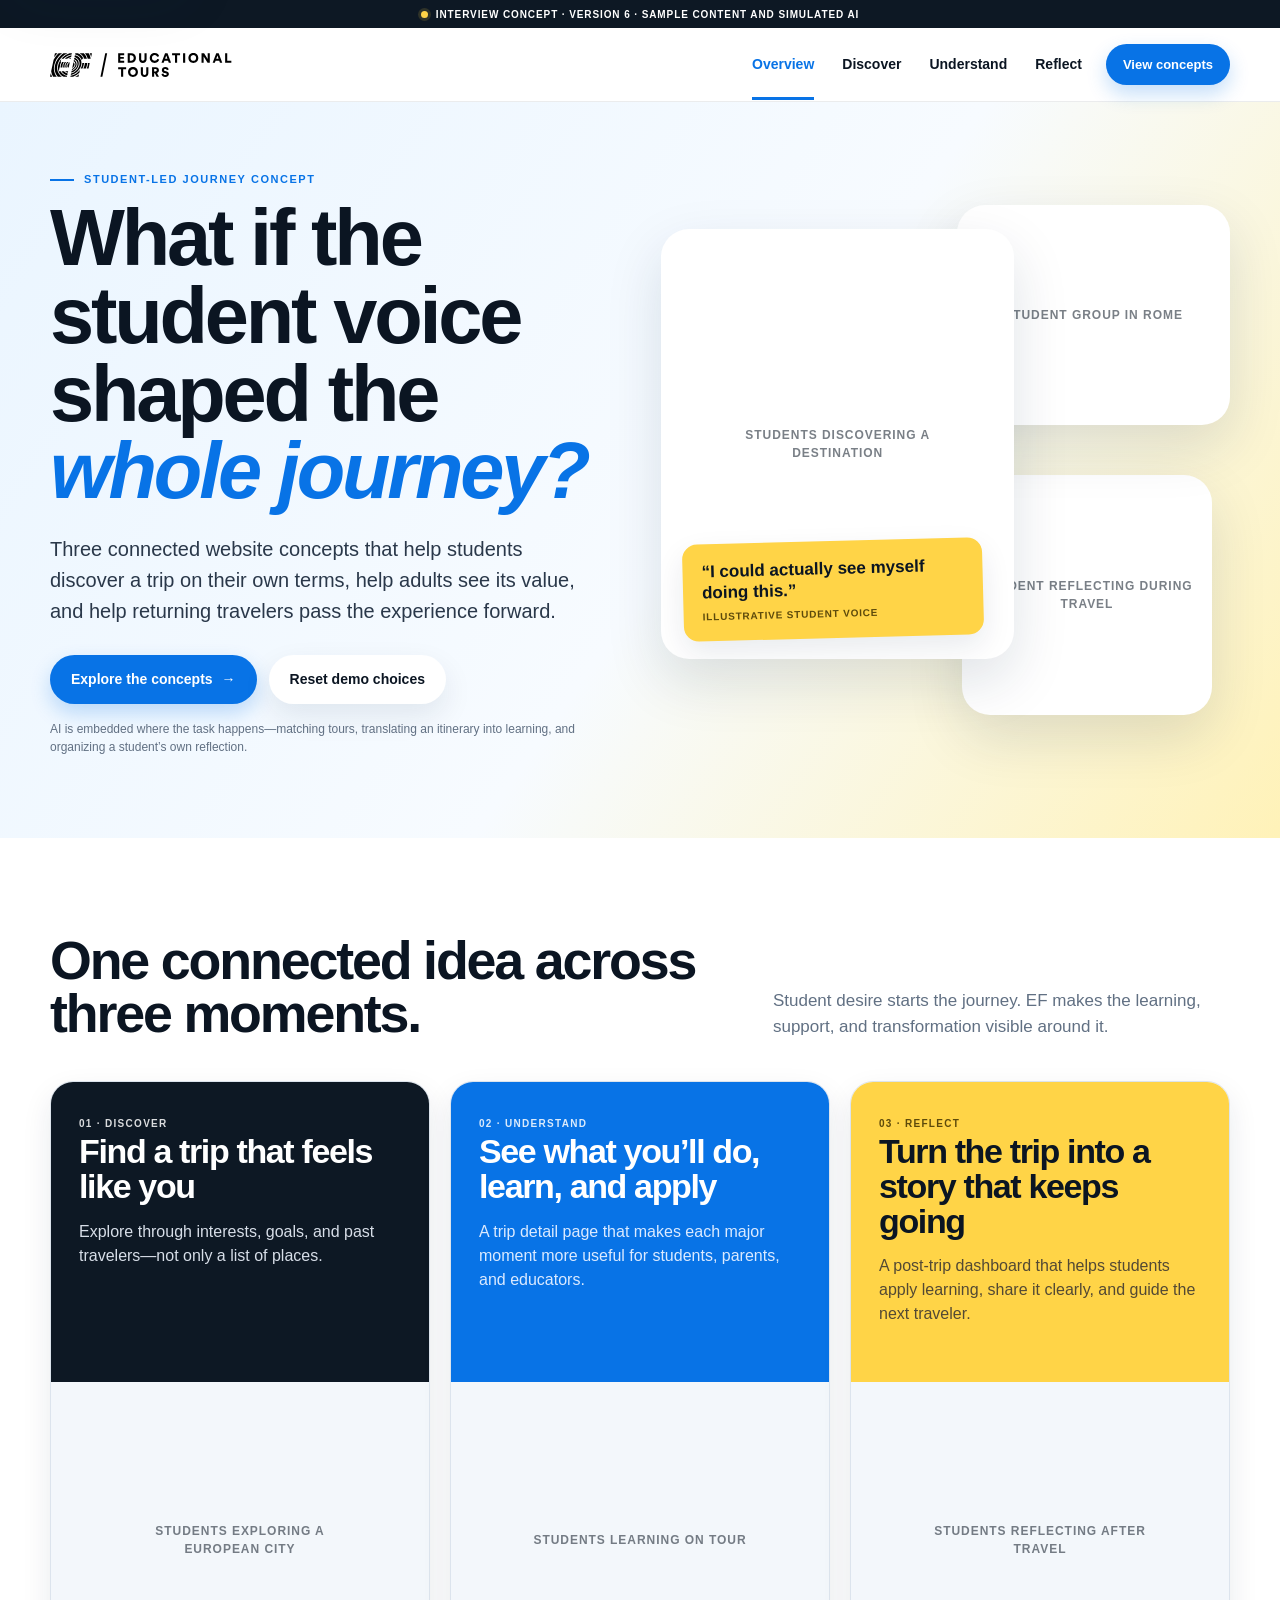
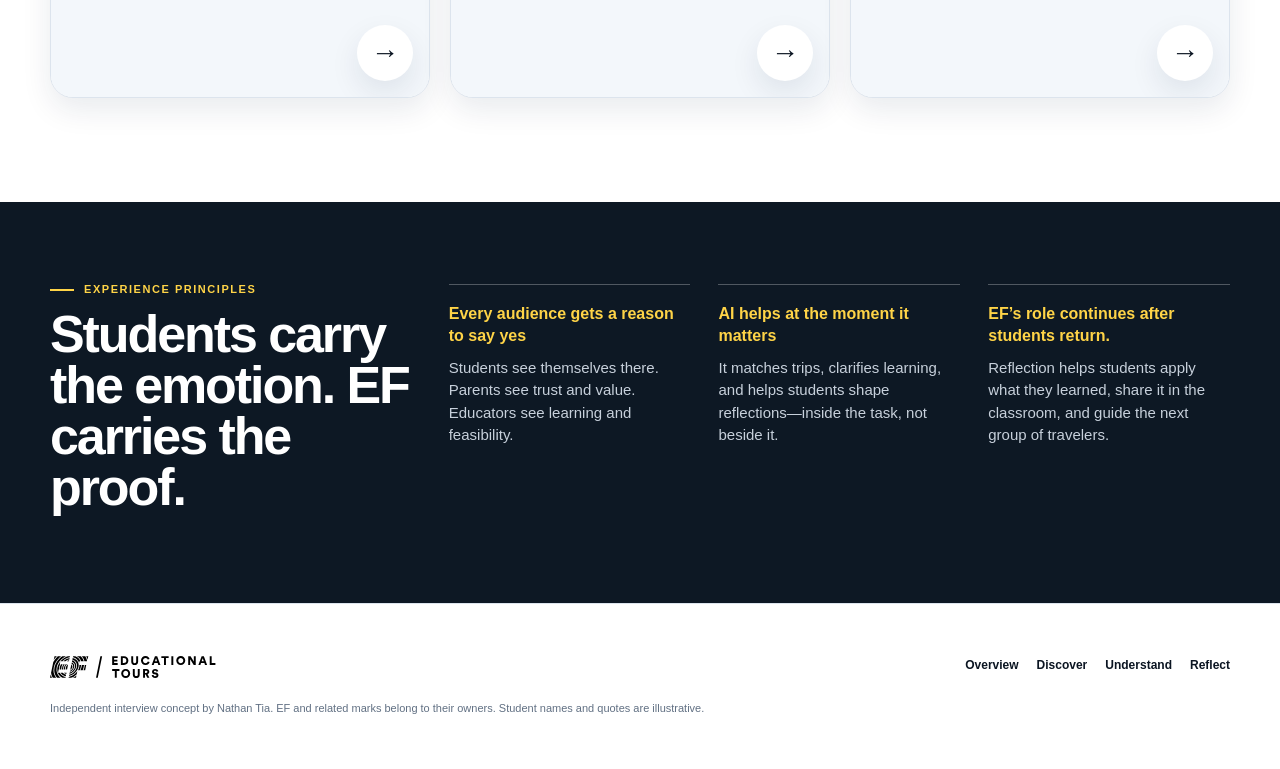
==== index.html @ 8b6a3341 "Initial EF Tours prototype" ====
<!doctype html>
<html lang="en">
<head>
  <meta charset="utf-8">
  <meta name="viewport" content="width=device-width, initial-scale=1">
  <meta name="description" content="EF Educational Tours interview concept: student-led trip discovery, visible learning, and useful post-trip reflection.">
  <title>EF Tours Journey Concepts · Version 6</title>
  <link rel="stylesheet" href="styles.css">
</head>
<body data-page="overview">
  <a class="skip-link" href="#main">Skip to main content</a>
  <div class="prototype-ribbon"><span class="dot"></span> Interview concept · Version 6 · Sample content and simulated AI</div>
  <header class="site-header">
    <div class="header-inner">
      <a class="brand" href="index.html" aria-label="EF Educational Tours concept home">
        <img class="brand-logo" src="ef-logo.svg" alt="EF logo">
      </a>
      <nav class="primary-nav" aria-label="Primary navigation">
        <a href="index.html" aria-current="page">Overview</a>
        <a href="explore.html">Discover</a>
        <a href="trip.html">Understand</a>
        <a href="dashboard.html">Reflect</a>
      </nav>
      <div class="header-actions">
        <a class="btn btn-primary btn-small" href="#concepts">View concepts</a>
        <button class="menu-button" type="button" aria-label="Open navigation" aria-expanded="false"><span></span><span></span><span></span></button>
      </div>
    </div>
  </header>

  <main id="main">
    <section class="wrapper-hero">
      <div class="container wrapper-hero-grid">
        <div>
          <p class="eyebrow">Student-led journey concept</p>
          <h1>What if the student voice shaped the <em>whole journey?</em></h1>
          <p class="lede">Three connected website concepts that help students discover a trip on their own terms, help adults see its value, and help returning travelers pass the experience forward.</p>
          <div class="hero-actions">
            <a class="btn btn-primary" href="#concepts">Explore the concepts <span aria-hidden="true">→</span></a>
            <button class="btn btn-light" type="button" data-reset-profile>Reset demo choices</button>
          </div>
          <p class="small-note">AI is embedded where the task happens—matching tours, translating an itinerary into learning, and organizing a student’s own reflection.</p>
        </div>
        <div class="hero-collage" aria-label="Student-led travel moments collage">
          <figure class="collage-card collage-card-large photo-shell" data-fallback="Students discovering a destination">
            <img loading="eager" data-photo src="https://a.storyblok.com/f/336931/2880x1270/c6263908ac/travel-philosophy-hero-desk.jpg/m/2400x1058/filters%3Ablur%280%29" alt="Students taking a group selfie while traveling with EF">
            <figcaption class="photo-quote photo-quote-dark"><strong>“I could actually see myself doing this.”</strong><span>Illustrative student voice</span></figcaption>
          </figure>
          <figure class="collage-card collage-card-top photo-shell" data-fallback="Student group in Rome">
            <img loading="lazy" data-photo src="https://a-us.storyblok.com/f/1021279/1440x757/25f35d28a8/group-photo.png/m/1600x840/filters%3Aquality%2870%29" alt="Student group on an EF trip in Europe">
          </figure>
          <figure class="collage-card collage-card-bottom photo-shell" data-fallback="Student reflecting during travel">
            <img loading="lazy" data-photo src="https://a.storyblok.com/f/336931/750x691/ef0ade726b/vimy-100-blog-hero-mob.png/m/1200x630/smart/filters%3Aformat%28jpeg%29" alt="Student traveler smiling with classmates">
          </figure>
        </div>
      </div>
    </section>

    <section class="concept-section" id="concepts">
      <div class="container">
        <div class="concept-intro reveal">
          <h2>One connected idea across three moments.</h2>
          <p>Student desire starts the journey. EF makes the learning, support, and transformation visible around it.</p>
        </div>
        <div class="concept-grid concept-grid-v1">
          <a class="concept-card concept-card-v1 is-dark reveal" href="explore.html">
            <div class="concept-band">
              <span class="concept-number">01 · Discover</span>
              <h3>Find a trip that feels like you</h3>
              <p>Explore through interests, goals, and past travelers—not only a list of places.</p>
            </div>
            <div class="concept-photo photo-shell" data-fallback="Students exploring a European city">
              <img loading="lazy" data-photo src="https://a-us.storyblok.com/f/1015795/1172x750/8e72572652/destinations-europe-hub-munich.png" alt="Students exploring a European city with an EF staff member">
              <span class="concept-arrow">→</span>
            </div>
          </a>

          <a class="concept-card concept-card-v1 is-blue reveal" href="trip.html">
            <div class="concept-band">
              <span class="concept-number">02 · Understand</span>
              <h3>See what you’ll do, learn, and apply</h3>
              <p>A trip detail page that makes each major moment more useful for students, parents, and educators.</p>
            </div>
            <div class="concept-photo photo-shell" data-fallback="Students learning on tour">
              <img loading="lazy" data-photo src="https://a.storyblok.com/f/239725/1500x2000/f41bc5ca5e/04_fr_par_gallery_activities_studentssightseeingatarcdetriomphe.png" alt="Students exploring Paris with an EF staff member">
              <span class="concept-arrow">→</span>
            </div>
          </a>

          <a class="concept-card concept-card-v1 is-yellow reveal" href="dashboard.html">
            <div class="concept-band">
              <span class="concept-number">03 · Reflect</span>
              <h3>Turn the trip into a story that keeps going</h3>
              <p>A post-trip dashboard that helps students apply learning, share it clearly, and guide the next traveler.</p>
            </div>
            <div class="concept-photo photo-shell" data-fallback="Students reflecting after travel">
              <img loading="lazy" data-photo src="https://a.storyblok.com/f/336931/750x691/ef0ade726b/vimy-100-blog-hero-mob.png/m/1200x630/smart/filters%3Aformat%28jpeg%29" alt="EF travelers visiting a historic memorial site">
              <span class="concept-arrow">→</span>
            </div>
          </a>
        </div>
      </div>
    </section>

    <section class="principles-band">
      <div class="container principles-grid principles-grid-ordered">
        <div class="reveal">
          <p class="eyebrow light">Experience principles</p>
          <h2>Students carry the emotion. EF carries the proof.</h2>
        </div>
        <div class="principle reveal">
          <strong>Every audience gets a reason to say yes</strong>
          <p>Students see themselves there. Parents see trust and value. Educators see learning and feasibility.</p>
        </div>
        <div class="principle reveal">
          <strong>AI helps at the moment it matters</strong>
          <p>It matches trips, clarifies learning, and helps students shape reflections—inside the task, not beside it.</p>
        </div>
        <div class="principle reveal">
          <strong>EF’s role continues after students return.</strong>
          <p>Reflection helps students apply what they learned, share it in the classroom, and guide the next group of travelers.</p>
        </div>
      </div>
    </section>
  </main>

  <footer class="site-footer">
    <div class="container footer-grid">
      <div>
        <a class="brand" href="index.html" aria-label="Return to concept home"><img class="brand-logo" src="ef-logo.svg" alt="EF logo"></a>
        <p>Independent interview concept by Nathan Tia. EF and related marks belong to their owners. Student names and quotes are illustrative.</p>
      </div>
      <div class="footer-links"><a href="index.html">Overview</a><a href="explore.html">Discover</a><a href="trip.html">Understand</a><a href="dashboard.html">Reflect</a></div>
    </div>
  </footer>
  <div class="toast" role="status" aria-live="polite"></div>
  <script src="app.js"></script>
</body>
</html>
---- styles.css ----
:root{
  --ink:#0b1522;
  --ink-2:#2a384a;
  --muted:#617083;
  --line:#dce4ed;
  --paper:#ffffff;
  --wash:#f3f7fb;
  --cream:#f7f2e9;
  --blue:#0873e6;
  --blue-dark:#0455ad;
  --blue-soft:#eaf4ff;
  --yellow:#ffd447;
  --navy:#0d1824;
  --mint:#b7ead9;
  --coral:#ff806a;
  --shadow:0 22px 56px rgba(16,38,68,.13);
  --shadow-sm:0 12px 30px rgba(16,38,68,.09);
  --radius:24px;
  --radius-sm:15px;
  --container:min(1180px,calc(100% - 48px));
}
*{box-sizing:border-box}
html{scroll-behavior:smooth}
body{margin:0;background:var(--paper);color:var(--ink);font-family:Arial,Helvetica,sans-serif;font-size:16px;line-height:1.5;-webkit-font-smoothing:antialiased}
img{display:block;width:100%;max-width:100%}
a{color:inherit;text-decoration:none}
button,input,textarea,select{font:inherit}
button{color:inherit}
.container{width:var(--container);margin-inline:auto}
.skip-link{position:fixed;left:14px;top:-70px;z-index:1000;background:#fff;color:#000;padding:10px 14px;border-radius:8px;box-shadow:var(--shadow)}
.skip-link:focus{top:14px}
.prototype-ribbon{min-height:28px;display:flex;align-items:center;justify-content:center;gap:8px;padding:6px 16px;background:var(--navy);color:#fff;font-size:10px;font-weight:900;letter-spacing:.09em;text-transform:uppercase;text-align:center}
.prototype-ribbon .dot{width:7px;height:7px;background:var(--yellow);border-radius:50%;box-shadow:0 0 0 3px rgba(255,212,71,.14)}
.site-header{height:74px;background:#fff;border-bottom:1px solid rgba(11,21,34,.08);position:relative;z-index:50}
.header-inner{width:var(--container);height:100%;margin-inline:auto;display:flex;align-items:center;justify-content:space-between;gap:24px}
.brand{display:inline-flex;align-items:center;gap:8px;flex:0 0 auto}
.brand-logo{display:block;height:24px;width:auto;color:var(--ink)}
.site-footer .brand-logo{height:22px}
.primary-nav{display:flex;align-items:center;gap:28px;margin-left:auto}
.primary-nav a{font-size:14px;font-weight:800;padding:25px 0 22px;border-bottom:3px solid transparent}
.primary-nav a:hover,.primary-nav a[aria-current="page"]{color:var(--blue);border-color:var(--blue)}
.header-actions{display:flex;align-items:center;gap:10px}
.menu-button{display:none;background:transparent;border:0;padding:8px;cursor:pointer}
.menu-button span{display:block;width:22px;height:2px;background:var(--ink);margin:4px 0}
.btn{appearance:none;border:1px solid transparent;border-radius:999px;padding:13px 20px;display:inline-flex;align-items:center;justify-content:center;gap:9px;font-weight:900;font-size:14px;cursor:pointer;transition:transform .18s ease,box-shadow .18s ease,background .18s ease,border .18s ease}
.btn:hover{transform:translateY(-1px)}
.btn:focus-visible,.save-button:focus-visible,.prompt-examples button:focus-visible,.moment-card:focus-visible,.use-card:focus-visible{outline:3px solid rgba(8,115,230,.25);outline-offset:3px}
.btn-primary{background:var(--blue);color:#fff;box-shadow:0 9px 20px rgba(8,115,230,.24)}
.btn-primary:hover{background:var(--blue-dark);box-shadow:0 13px 26px rgba(8,115,230,.28)}
.btn-secondary{background:#fff;color:var(--ink);border-color:#cbd6e1}
.btn-secondary:hover{border-color:var(--ink)}
.btn-light{background:#fff;color:var(--ink);box-shadow:var(--shadow-sm)}
.btn-dark{background:var(--navy);color:#fff}
.btn-small{padding:10px 16px;font-size:13px}
.btn-full{width:100%}
.eyebrow{margin:0 0 14px;color:var(--blue);font-size:11px;line-height:1;font-weight:900;letter-spacing:.14em;text-transform:uppercase;display:flex;align-items:center;gap:10px}
.eyebrow::before{content:"";width:24px;height:2px;background:currentColor;flex:0 0 auto}
.eyebrow.light{color:var(--yellow)}
h1,h2,h3,p{margin-top:0}
h1,h2,h3{letter-spacing:-.04em;line-height:.98}
h1{font-size:clamp(48px,6.2vw,84px);margin-bottom:24px}
h2{font-size:clamp(36px,4.2vw,58px);margin-bottom:18px}
h3{font-size:28px;margin-bottom:12px}
.lede{font-size:20px;line-height:1.55;color:var(--ink-2);max-width:670px;margin-bottom:28px}
.small-note{font-size:12px;color:var(--muted);max-width:650px;margin:16px 0 0}
.section{padding:94px 0}
.section-heading{display:grid;grid-template-columns:1.2fr .7fr;gap:70px;align-items:end;margin-bottom:40px}
.section-heading h2{margin-bottom:0}
.section-heading>p{color:var(--muted);font-size:17px;margin:0}
.toast{position:fixed;left:50%;bottom:24px;z-index:100;transform:translate(-50%,25px);opacity:0;pointer-events:none;background:var(--ink);color:#fff;padding:12px 18px;border-radius:999px;font-weight:800;font-size:14px;box-shadow:var(--shadow);transition:.25s ease;white-space:nowrap}
.toast.is-visible{transform:translate(-50%,0);opacity:1}
.reveal{opacity:1;transform:none}
.reveal.is-visible{opacity:1;transform:none}
.photo-shell{position:relative;background:linear-gradient(135deg,#cfe4f4,#f2d987);overflow:hidden}
.photo-shell img{height:100%;object-fit:cover}
.photo-shell.is-fallback{display:grid;place-items:center;min-height:220px}
.photo-shell.is-fallback::after{content:attr(data-fallback);max-width:220px;text-align:center;font-size:12px;font-weight:900;letter-spacing:.08em;text-transform:uppercase;color:rgba(11,21,34,.55)}

/* Wrapper */
.wrapper-hero{padding:72px 0 82px;background:linear-gradient(125deg,#eaf5ff 0%,#f7fbff 55%,#fff2b8 100%);overflow:hidden}
.wrapper-hero-grid{display:grid;grid-template-columns:1fr 1.05fr;gap:70px;align-items:center}
.wrapper-hero h1{max-width:680px}
.wrapper-hero h1 em{color:var(--blue);font-style:italic}
.hero-actions{display:flex;gap:12px;flex-wrap:wrap}
.wrapper-photo{margin:0;position:relative;border-radius:30px;box-shadow:var(--shadow);aspect-ratio:1.28/1;overflow:hidden}
.wrapper-photo img{width:100%;height:100%;object-fit:cover}
.wrapper-photo::before{content:"";position:absolute;inset:0;z-index:1;background:linear-gradient(180deg,rgba(9,24,39,0) 55%,rgba(9,24,39,.24) 100%);pointer-events:none}
.photo-quote{position:absolute;z-index:2;left:22px;bottom:22px;max-width:300px;background:var(--yellow);padding:17px 19px;border-radius:15px;box-shadow:var(--shadow-sm);transform:rotate(-1.5deg)}
.photo-quote strong{display:block;font-size:17px;line-height:1.25}
.photo-quote span{display:block;margin-top:5px;font-size:10px;font-weight:900;text-transform:uppercase;letter-spacing:.08em;color:#5d4a0b}
.concept-section{padding:96px 0 104px}
.concept-intro{display:grid;grid-template-columns:1fr .7fr;gap:70px;align-items:end;margin-bottom:42px}
.concept-intro h2{margin:0;max-width:720px}
.concept-intro p{font-size:17px;color:var(--muted);margin:0}
.concept-grid{display:grid;grid-template-columns:repeat(3,1fr);gap:20px}
.concept-card{border-radius:23px;overflow:hidden;background:#fff;border:1px solid var(--line);box-shadow:var(--shadow-sm);transition:transform .2s ease,box-shadow .2s ease;display:flex;flex-direction:column;min-height:500px}
.concept-card:hover{transform:translateY(-5px);box-shadow:var(--shadow)}
.concept-photo{aspect-ratio:1.35/1;position:relative;overflow:hidden;background:var(--wash)}
.concept-photo img{height:100%;object-fit:cover;transition:transform .45s ease}
.concept-card:hover .concept-photo img{transform:scale(1.025)}
.concept-body{padding:27px 28px 29px;display:flex;flex:1;flex-direction:column}
.concept-number{font-size:10px;font-weight:900;letter-spacing:.13em;text-transform:uppercase;color:var(--blue);margin-bottom:35px}
.concept-card h3{font-size:34px;line-height:1.03;max-width:340px}
.concept-card p{color:var(--muted);max-width:340px;margin-bottom:24px}
.concept-link{margin-top:auto;display:flex;align-items:center;justify-content:space-between;font-size:13px;font-weight:900}
.concept-link span:last-child{display:grid;place-items:center;width:36px;height:36px;border-radius:50%;background:var(--blue);color:#fff;font-size:20px}
.principles-band{background:var(--navy);color:#fff;padding:82px 0 90px}
.principles-grid{display:grid;grid-template-columns:1.15fr repeat(3,.75fr);gap:28px;align-items:start}
.principles-grid h2{font-size:52px;max-width:460px;margin:0}
.principle{border-top:1px solid rgba(255,255,255,.28);padding-top:18px}
.principle strong{display:block;color:var(--yellow);font-size:14px;margin-bottom:8px}
.principle p{color:#c7d0db;margin:0;font-size:15px}

/* Explore */
.explore-hero{padding:66px 0 74px;background:linear-gradient(120deg,#edf7ff 0%,#f8fbff 72%,#fff3bf 100%)}
.explore-hero-grid{display:grid;grid-template-columns:1fr .9fr;gap:68px;align-items:center}
.explore-copy h1{font-size:clamp(50px,5.6vw,76px);max-width:690px}
.explore-copy .lede{max-width:660px}
.explore-photo{aspect-ratio:1.05/1;border-radius:28px;box-shadow:var(--shadow);overflow:hidden;position:relative}
.explore-photo img{height:100%;object-fit:cover}
.explore-photo-caption{position:absolute;left:18px;right:18px;bottom:18px;background:rgba(12,24,36,.88);color:#fff;border-radius:14px;padding:14px 16px;font-size:14px;font-weight:800}
.smart-search{margin-top:30px;background:#fff;border:1px solid rgba(11,21,34,.08);border-radius:22px;padding:24px;box-shadow:var(--shadow-sm);max-width:680px}
.smart-search label{display:block;font-size:13px;font-weight:900;margin-bottom:9px}
.smart-search textarea{width:100%;resize:vertical;min-height:108px;border:1px solid #cbd5df;border-radius:14px;padding:14px 15px;color:var(--ink);line-height:1.48;background:#fbfdff}
.smart-search textarea:focus,.plan-control select:focus,.workspace-card textarea:focus,.pass-row input:focus{outline:3px solid rgba(8,115,230,.15);border-color:var(--blue)}
.prompt-examples{display:flex;align-items:center;gap:9px;flex-wrap:wrap;margin:11px 0 17px;font-size:12px;color:var(--muted)}
.prompt-examples button{border:0;background:transparent;color:var(--blue);padding:3px 0;font-weight:900;cursor:pointer;border-bottom:1px solid rgba(8,115,230,.35)}
.ai-inline-note{display:flex;gap:9px;align-items:flex-start;font-size:11px;color:var(--muted);margin:12px 3px 0}
.ai-spark{display:grid;place-items:center;width:20px;height:20px;border-radius:50%;background:var(--yellow);color:var(--ink);font-size:12px;flex:0 0 auto}
.results-section{padding:88px 0 96px}
.results-heading{display:grid;grid-template-columns:1fr .55fr;gap:68px;align-items:end;margin-bottom:34px}
.results-heading h2{font-size:48px;max-width:790px;margin-bottom:0}
.results-summary{font-size:17px;color:var(--muted);margin:0}
.trip-grid{display:grid;grid-template-columns:repeat(3,1fr);gap:20px}
.trip-card{border:1px solid var(--line);border-radius:20px;overflow:hidden;background:#fff;box-shadow:var(--shadow-sm);display:flex;flex-direction:column;transition:transform .2s ease,box-shadow .2s ease}
.trip-card:hover{transform:translateY(-4px);box-shadow:var(--shadow)}
.trip-card-image{position:relative;aspect-ratio:1.42/1;background:var(--blue-soft);overflow:hidden}
.trip-card-image img{width:100%;height:100%;object-fit:cover;transition:transform .4s ease}
.trip-card:hover .trip-card-image img{transform:scale(1.025)}
.match-badge{position:absolute;left:14px;top:14px;background:#fff;padding:7px 10px;border-radius:999px;font-size:10px;font-weight:900;text-transform:uppercase;letter-spacing:.08em;box-shadow:var(--shadow-sm)}
.trip-card-copy{padding:23px 23px 24px;display:flex;flex:1;flex-direction:column}
.trip-kicker{font-size:10px;font-weight:900;color:var(--blue);letter-spacing:.1em;text-transform:uppercase;margin-bottom:8px}
.trip-card h3{font-size:29px;line-height:1.05;margin-bottom:12px}
.match-copy{color:var(--ink-2);font-size:14px;line-height:1.5;margin-bottom:18px}
.trip-card blockquote{border-top:1px solid var(--line);padding-top:17px;margin:0 0 20px;font-size:14px;line-height:1.45;font-weight:700}
.trip-card blockquote cite{display:block;margin-top:7px;color:var(--muted);font-size:11px;font-style:normal;font-weight:800}
.card-footer{display:flex;align-items:center;justify-content:space-between;gap:10px;margin-top:auto}
.save-button{border:0;background:transparent;color:var(--blue);font-size:13px;font-weight:900;cursor:pointer;padding:8px}
.handoff-section{padding:68px 0 88px}
.handoff-card{background:var(--blue);color:#fff;border-radius:26px;padding:42px 46px;display:flex;align-items:end;justify-content:space-between;gap:42px}
.handoff-card h2{font-size:42px;max-width:780px;margin:0}

/* Trip detail */
.trip-hero{position:relative;min-height:570px;background:var(--navy);color:#fff;overflow:hidden;display:flex;align-items:center}
.trip-hero>img{position:absolute;z-index:0;inset:0 0 0 auto;width:60%;height:100%;object-fit:cover;object-position:center}
.trip-hero::after{content:"";position:absolute;z-index:1;inset:0;background:linear-gradient(90deg,var(--navy) 0%,var(--navy) 39%,rgba(13,24,36,.87) 53%,rgba(13,24,36,.12) 100%)}
.trip-hero-inner{position:relative;z-index:2;padding:72px 0}
.trip-hero-copy{width:min(650px,58%)}
.trip-hero-copy .eyebrow{color:var(--yellow)}
.trip-hero-copy h1{font-size:clamp(55px,6vw,82px);max-width:720px}
.trip-hero-copy .lede{color:#d1dce7;font-size:18px;max-width:620px}
.hero-stats{display:flex;flex-wrap:wrap;gap:8px;margin-bottom:21px}
.hero-stat{border:1px solid rgba(255,255,255,.27);background:rgba(255,255,255,.08);padding:7px 11px;border-radius:999px;font-size:11px;font-weight:900}
.student-voice-bar{background:var(--yellow);color:var(--ink)}
.student-voice-inner{display:flex;align-items:center;justify-content:space-between;gap:28px;padding:22px 0}
.student-voice-inner blockquote{font-size:19px;font-weight:900;line-height:1.35;margin:0;max-width:900px}
.student-voice-inner cite{font-size:11px;font-style:normal;font-weight:900;text-transform:uppercase;letter-spacing:.08em;white-space:nowrap}
.learning-grid{display:flex;flex-direction:column;gap:22px}
.city-card{display:grid;grid-template-columns:360px 1fr;border:1px solid var(--line);border-radius:24px;overflow:hidden;background:#fff;box-shadow:var(--shadow-sm)}
.city-card>figure{margin:0;min-height:360px;background:var(--wash)}
.city-card>figure img{height:100%;object-fit:cover}
.city-card-body{padding:31px 34px}
.city-day{font-size:10px;font-weight:900;color:var(--blue);letter-spacing:.1em;text-transform:uppercase;margin-bottom:7px}
.city-card h3{font-size:39px;margin-bottom:16px}
.experience{font-size:17px;color:var(--ink-2);max-width:680px;margin-bottom:22px}
.outcome-grid{display:grid;grid-template-columns:1fr 1fr;gap:14px}
.outcome{background:var(--wash);border-radius:14px;padding:17px 18px}
.outcome span{display:block;color:var(--blue);font-size:10px;font-weight:900;text-transform:uppercase;letter-spacing:.1em;margin-bottom:7px}
.outcome strong{display:block;font-size:14px;line-height:1.48}
.section-blue{background:var(--navy);color:#fff}
.plan-grid{display:grid;grid-template-columns:.8fr 1.2fr;gap:66px;align-items:start}
.plan-control>p:not(.eyebrow){color:#c8d2de;font-size:17px;max-width:500px}
.form-row{display:grid;grid-template-columns:1fr auto;gap:10px;margin-top:22px}
.plan-control select{appearance:none;background:#fff url("data:image/svg+xml,%3Csvg xmlns='http://www.w3.org/2000/svg' width='14' height='14' viewBox='0 0 24 24'%3E%3Cpath fill='none' stroke='%230b1522' stroke-width='2' d='m6 9 6 6 6-6'/%3E%3C/svg%3E") no-repeat calc(100% - 14px) center;border:1px solid #cbd5df;border-radius:999px;padding:13px 42px 13px 16px;color:var(--ink);width:100%}
.learning-plan{background:#fff;color:var(--ink);border-radius:22px;padding:29px;box-shadow:var(--shadow)}
.learning-plan h3{font-size:34px;margin-bottom:20px}
.plan-list{display:grid;gap:11px}
.plan-item{display:grid;grid-template-columns:74px 1fr;gap:14px;background:var(--blue-soft);border-radius:13px;padding:15px}
.plan-item b{font-size:10px;color:var(--blue);text-transform:uppercase;letter-spacing:.1em}
.plan-item strong{font-size:14px;line-height:1.5}
.section-cream{background:var(--cream)}
.family-layout{display:grid;grid-template-columns:.9fr 1.1fr;gap:64px;align-items:center}
.family-photo{aspect-ratio:1.12/1;border-radius:24px;overflow:hidden;box-shadow:var(--shadow)}
.family-photo img{height:100%;object-fit:cover}
.proof-list{display:grid;gap:12px;margin-top:26px}
.proof-item{display:grid;grid-template-columns:35px 1fr;gap:13px;padding:16px 0;border-top:1px solid #d8cfc2}
.proof-item:first-child{border-top:0}
.proof-icon{display:grid;place-items:center;width:30px;height:30px;border-radius:50%;background:var(--blue);color:#fff;font-weight:900}
.proof-item strong{display:block;font-size:17px;margin-bottom:3px}
.proof-item span:last-child{color:var(--muted);font-size:14px}
.family-summary{margin-top:25px;background:#fff;border-radius:18px;padding:22px;box-shadow:var(--shadow-sm)}
.family-summary .mini,.pass-card .mini{font-size:10px;color:var(--blue);text-transform:uppercase;letter-spacing:.1em;font-weight:900;margin-bottom:7px}
.family-summary p{font-size:17px;line-height:1.48;margin-bottom:18px}

/* Dashboard */
.dashboard-hero{background:linear-gradient(115deg,#0a72e2 0%,#064f9f 100%);color:#fff;padding:54px 0 0}
.dashboard-hero-card{display:grid;grid-template-columns:1.05fr .95fr;gap:56px;align-items:center;padding:10px 0 38px}
.dashboard-hero-copy .eyebrow{color:var(--yellow)}
.dashboard-hero-copy h1{font-size:clamp(49px,5.6vw,73px);max-width:760px}
.dashboard-hero-copy>p:not(.eyebrow){max-width:650px;color:#dbeafb;font-size:18px}
.dashboard-photo{aspect-ratio:1.18/1;border-radius:24px;box-shadow:var(--shadow);overflow:hidden;position:relative}
.dashboard-photo img{height:100%;object-fit:cover}
.dashboard-photo-caption{position:absolute;left:15px;bottom:15px;background:rgba(12,24,36,.86);border-radius:12px;padding:11px 13px;font-size:12px;font-weight:800}
.task-progress{display:grid;grid-template-columns:repeat(3,1fr);background:#fff;color:var(--ink);border-radius:17px 17px 0 0;overflow:hidden;box-shadow:0 -8px 28px rgba(4,41,86,.12)}
.task-progress>div{display:flex;align-items:center;justify-content:center;gap:9px;padding:17px;border-right:1px solid var(--line);font-size:12px;font-weight:900}
.task-progress>div:last-child{border-right:0}
.task-progress b{display:grid;place-items:center;width:24px;height:24px;border-radius:50%;background:var(--blue-soft);color:var(--blue)}
.workspace{background:var(--wash);padding:34px 0 90px}
.workspace-grid{display:grid;grid-template-columns:minmax(0,1fr) 390px;gap:22px;align-items:start}
.workspace-card,.draft-card,.pass-card{background:#fff;border-radius:22px;box-shadow:var(--shadow-sm)}
.workspace-card{padding:31px 32px}
.workspace-card h2{font-size:42px;margin-bottom:26px}
.step-block{border-top:1px solid var(--line);padding-top:24px;margin-top:24px}
.step-block:first-of-type{border-top:0;padding-top:0;margin-top:0}
.step-title{display:flex;align-items:center;gap:11px;margin-bottom:14px}
.step-title h3{font-size:21px;margin:0}
.step-number{display:grid;place-items:center;width:29px;height:29px;border-radius:50%;background:var(--blue);color:#fff;font-size:12px;font-weight:900}
.moment-grid{display:grid;grid-template-columns:repeat(3,1fr);gap:11px}
.moment-card{border:2px solid transparent;background:var(--wash);border-radius:14px;overflow:hidden;text-align:left;padding:0;cursor:pointer;transition:.18s ease}
.moment-card:hover{transform:translateY(-2px)}
.moment-card.is-selected{border-color:var(--blue);box-shadow:0 0 0 4px rgba(8,115,230,.08)}
.moment-card figure{margin:0;aspect-ratio:1.25/1;background:#dce8f3;overflow:hidden}
.moment-card img{height:100%;object-fit:cover}
.moment-card span{display:block;padding:11px 12px 13px;font-size:12px;font-weight:900;line-height:1.35}
.textarea-label{display:block;font-size:12px;font-weight:900;margin:0 0 8px}
.workspace-card textarea{width:100%;min-height:126px;border:1px solid #cbd5df;border-radius:13px;padding:14px 15px;line-height:1.52;resize:vertical;background:#fbfdff;color:var(--ink)}
.use-grid{display:grid;grid-template-columns:repeat(3,1fr);gap:10px}
.use-card{border:1px solid var(--line);background:#fff;border-radius:13px;text-align:left;padding:14px;cursor:pointer;transition:.16s ease}
.use-card.is-selected{border-color:var(--blue);background:var(--blue-soft);box-shadow:0 0 0 3px rgba(8,115,230,.06)}
.use-card strong{display:block;font-size:13px;margin-bottom:4px}
.use-card span{display:block;color:var(--muted);font-size:11px;line-height:1.35}
.workspace-card>.btn{margin-top:24px}
.workspace-grid aside{display:grid;gap:18px;position:sticky;top:20px}
.draft-card{padding:27px}
.draft-card h2{font-size:34px;line-height:1.05;margin-bottom:22px}
.draft-photo{aspect-ratio:1.45/1;border-radius:14px;overflow:hidden;margin-bottom:20px;background:var(--wash)}
.draft-photo img{height:100%;object-fit:cover}
.draft-block{border-top:1px solid var(--line);padding-top:15px;margin-top:15px}
.draft-block span{display:block;font-size:10px;color:var(--blue);font-weight:900;text-transform:uppercase;letter-spacing:.1em;margin-bottom:6px}
.draft-block p{font-size:14px;line-height:1.5;color:var(--ink-2);margin:0}
.draft-actions{display:flex;gap:9px;margin-top:21px}
.pass-card{padding:23px}
.pass-card h3{font-size:25px}
.pass-card>p:not(.mini){color:var(--muted);font-size:13px}
.pass-row{display:grid;gap:10px}
.pass-row input{width:100%;border:1px solid #cbd5df;border-radius:12px;padding:12px 13px;color:var(--ink)}

/* Footer */
.site-footer{padding:52px 0;background:#fff;border-top:1px solid var(--line)}
.footer-grid{display:flex;justify-content:space-between;gap:50px;align-items:flex-start}
.footer-grid>div:first-child{max-width:670px}
.footer-grid p{font-size:11px;color:var(--muted);margin:15px 0 0}
.footer-links{display:flex;gap:18px;flex-wrap:wrap;font-size:12px;font-weight:900}

@media(max-width:1060px){
  .primary-nav{gap:18px}.primary-nav a{font-size:13px}
  .wrapper-hero-grid,.explore-hero-grid{gap:42px}
  .concept-card h3{font-size:30px}
  .principles-grid{grid-template-columns:1fr 1fr;gap:36px}.principles-grid>div:first-child{grid-row:span 2}
  .trip-grid{gap:14px}.trip-card-copy{padding:20px}
  .city-card{grid-template-columns:300px 1fr}
  .plan-grid,.family-layout{gap:42px}
  .workspace-grid{grid-template-columns:minmax(0,1fr) 340px}
}
@media(max-width:820px){
  :root{--container:min(100% - 30px,720px)}
  .site-header{height:66px}.header-inner{position:relative}.primary-nav{display:none;position:absolute;top:66px;left:0;right:0;background:#fff;border:1px solid var(--line);border-radius:0 0 18px 18px;padding:11px 20px 18px;box-shadow:var(--shadow);flex-direction:column;align-items:stretch;gap:0}.primary-nav.is-open{display:flex}.primary-nav a{padding:12px 0;border-bottom:1px solid var(--line)}.header-actions .btn{display:none}.menu-button{display:block}
  .wrapper-hero{padding:50px 0 66px}.wrapper-hero-grid,.explore-hero-grid,.dashboard-hero-card,.family-layout{grid-template-columns:1fr}.wrapper-hero-grid,.explore-hero-grid{gap:38px}.wrapper-photo{aspect-ratio:1.45/1}
  .concept-section{padding:76px 0}.concept-intro,.section-heading,.results-heading{grid-template-columns:1fr;gap:16px}.concept-grid,.trip-grid{grid-template-columns:1fr}.concept-card{min-height:auto}.concept-photo{aspect-ratio:1.65/1}.concept-number{margin-bottom:24px}
  .principles-band{padding:68px 0}.principles-grid{grid-template-columns:1fr}.principles-grid>div:first-child{grid-row:auto}.principles-grid h2{font-size:46px;max-width:650px}
  .explore-hero{padding:48px 0 56px}.explore-photo{aspect-ratio:1.55/1}.results-section{padding:70px 0}.results-heading h2{font-size:42px}.trip-card{display:grid;grid-template-columns:240px 1fr}.trip-card-image{aspect-ratio:auto;min-height:100%}
  .handoff-card{align-items:flex-start;flex-direction:column;padding:34px}.handoff-card h2{font-size:36px}
  .trip-hero{min-height:auto;display:block}.trip-hero>img{position:relative;width:100%;height:330px;opacity:1}.trip-hero::after{height:62%;background:linear-gradient(180deg,var(--navy) 0%,var(--navy) 50%,rgba(13,24,36,.7) 75%,rgba(13,24,36,0) 100%)}.trip-hero-inner{position:absolute;inset:0 auto auto 0;width:100%;padding:43px 0}.trip-hero-copy{width:100%}.trip-hero-copy h1{font-size:52px;max-width:620px}.trip-hero-copy .lede{max-width:550px;font-size:16px}.student-voice-inner{align-items:flex-start;flex-direction:column;gap:7px}
  .city-card{grid-template-columns:1fr}.city-card>figure{min-height:290px}.outcome-grid{grid-template-columns:1fr 1fr}
  .plan-grid{grid-template-columns:1fr}.dashboard-hero-card{gap:30px}.dashboard-photo{aspect-ratio:1.55/1}.workspace-grid{grid-template-columns:1fr}.workspace-grid aside{position:static;grid-template-columns:1fr 1fr}.draft-card{grid-column:1/-1}
}
@media(max-width:560px){
  :root{--container:calc(100% - 24px)}
  h1{font-size:43px}h2{font-size:36px}.lede{font-size:17px}.brand-logo{height:22px}.prototype-ribbon{font-size:8px}
  .wrapper-hero{padding-top:40px}.wrapper-photo{aspect-ratio:1.05/1}.photo-quote{left:12px;right:12px;bottom:12px;max-width:none}.hero-actions{display:grid}.hero-actions .btn{width:100%}
  .concept-intro h2{font-size:40px}.concept-card h3{font-size:31px}.concept-photo{aspect-ratio:1.35/1}
  .principles-grid h2{font-size:42px}
  .explore-copy h1{font-size:44px}.explore-photo{aspect-ratio:1.15/1}.smart-search{padding:18px}.prompt-examples{align-items:flex-start}.prompt-examples span{width:100%}
  .results-heading h2{font-size:37px}.trip-card{grid-template-columns:1fr}.trip-card-image{aspect-ratio:1.5/1}.card-footer{align-items:stretch}.card-footer .btn{flex:1}
  .handoff-card{padding:28px}.handoff-card h2{font-size:32px}.handoff-card .btn{width:100%}
  .trip-hero>img{height:330px}.trip-hero-copy h1{font-size:43px}.trip-hero-copy .lede{display:none}.hero-stat{font-size:9px}.trip-hero-inner{padding-top:38px}.student-voice-inner blockquote{font-size:16px}
  .section{padding:72px 0}.city-card>figure{min-height:230px}.city-card-body{padding:24px}.outcome-grid{grid-template-columns:1fr}.form-row{grid-template-columns:1fr}.learning-plan{padding:23px}.plan-item{grid-template-columns:1fr;gap:5px}.family-photo{aspect-ratio:1.15/1}
  .dashboard-hero{padding-top:42px}.dashboard-hero-copy h1{font-size:43px}.dashboard-photo{aspect-ratio:1.2/1}.task-progress{grid-template-columns:1fr}.task-progress>div{justify-content:flex-start;border-right:0;border-bottom:1px solid var(--line)}.task-progress>div:last-child{border-bottom:0}
  .workspace{padding-top:22px}.workspace-card{padding:23px}.workspace-card h2{font-size:36px}.moment-grid{grid-template-columns:1fr}.moment-card{display:grid;grid-template-columns:105px 1fr;align-items:center}.moment-card figure{aspect-ratio:1/1}.use-grid{grid-template-columns:1fr}.workspace-grid aside{grid-template-columns:1fr}.draft-actions{display:grid}.draft-actions .btn{width:100%}
  .footer-grid{flex-direction:column;gap:24px}.footer-links{flex-direction:column;gap:8px}.toast{max-width:calc(100% - 24px);white-space:normal;text-align:center}
}
@media(prefers-reduced-motion:reduce){html{scroll-behavior:auto}.reveal,.trip-card,.concept-card,.btn{transition:none}}


/* Version 4 refinements */
.wrapper-hero-grid{grid-template-columns:1fr 1.05fr;align-items:center}
.hero-collage{position:relative;height:520px}
.collage-card{margin:0;position:absolute;border-radius:28px;overflow:hidden;box-shadow:var(--shadow);background:#fff}
.collage-card img{height:100%;object-fit:cover}
.collage-card-large{left:0;top:24px;width:62%;height:430px;z-index:3}
.collage-card-top{right:0;top:0;width:48%;height:220px;z-index:2}
.collage-card-bottom{right:18px;bottom:10px;width:44%;height:240px;z-index:1}
.photo-quote-dark{background:var(--yellow)}
.concept-grid-v1 .concept-card{min-height:0}
.concept-card-v1{overflow:hidden;padding:0;position:relative}
.concept-card-v1 .concept-band{padding:28px 28px 34px;min-height:300px}
.concept-card-v1 .concept-number{margin-bottom:28px;color:rgba(255,255,255,.85)}
.concept-card-v1 h3{font-size:34px;line-height:1.02;max-width:340px;margin-bottom:16px}
.concept-card-v1 p{margin-bottom:0;max-width:340px}
.concept-card-v1 .concept-photo{aspect-ratio:1.2/1}
.concept-card-v1 .concept-arrow{position:absolute;right:16px;bottom:16px;display:grid;place-items:center;width:56px;height:56px;border-radius:50%;background:#fff;color:var(--ink);font-size:28px;font-weight:700;box-shadow:var(--shadow-sm)}
.concept-card-v1.is-dark .concept-band{background:var(--navy);color:#fff}
.concept-card-v1.is-dark p{color:#d7dee8}
.concept-card-v1.is-blue .concept-band{background:var(--blue);color:#fff}
.concept-card-v1.is-blue p{color:#dbeaff}
.concept-card-v1.is-yellow .concept-band{background:var(--yellow);color:var(--ink)}
.concept-card-v1.is-yellow .concept-number{color:#5d4a0b}
.concept-card-v1.is-yellow p{color:#534934}
.principles-grid-ordered{grid-template-columns:1.15fr repeat(3,.75fr)}
.principles-grid-ordered .principle strong{display:block;color:var(--yellow);font-size:16px;line-height:1.35;margin-bottom:10px}
.explore-hero{padding:58px 0 66px}
.explore-hero-grid.is-search-right{grid-template-columns:1fr .92fr;align-items:start;gap:52px}
.search-panel{display:flex;align-items:stretch}
.smart-search-hero{margin-top:0;width:100%;max-width:none;padding:24px 24px 20px;border-radius:26px;box-shadow:var(--shadow)}
.panel-kicker{font-size:11px;font-weight:900;letter-spacing:.12em;text-transform:uppercase;color:var(--blue);margin:0 0 10px}
.results-heading-audience{grid-template-columns:1fr auto;gap:32px;align-items:start}
.results-heading-audience .results-summary{margin-top:10px;max-width:620px}
.audience-switcher{display:grid;justify-items:end;gap:10px;padding-top:8px}
.audience-switcher p{margin:0;color:var(--muted);font-size:13px;font-weight:900;letter-spacing:.11em;text-transform:uppercase}
.audience-tabs{display:inline-flex;align-items:center;background:var(--blue-soft);padding:5px;border-radius:999px;gap:4px}
.audience-tab{border:0;background:transparent;padding:11px 18px;border-radius:999px;font-weight:900;cursor:pointer;color:var(--ink)}
.audience-tab.is-active{background:#fff;color:var(--blue);box-shadow:var(--shadow-sm);outline:2px solid rgba(8,115,230,.16)}
.trip-grid-cards{grid-template-columns:repeat(3,1fr)}
.trip-card-rich{border-radius:24px}
.save-heart{position:absolute;right:14px;top:14px;width:46px;height:46px;border-radius:50%;border:0;background:#fff;box-shadow:var(--shadow-sm);font-size:25px;line-height:1;cursor:pointer}
.save-heart[aria-pressed="true"]{color:var(--blue)}
.trip-card-rich .trip-kicker{font-size:11px;margin-bottom:10px}
.trip-card-rich h3{font-size:28px;margin-bottom:10px}
.trip-meta{display:flex;flex-wrap:wrap;gap:12px;color:var(--muted);font-size:12px;font-weight:700;margin:0 0 18px}
.trip-meta span{position:relative}
.trip-meta span::before{content:'·';position:absolute;left:-8px;color:#a8b2bf}
.why-box{background:var(--wash);border-radius:16px;padding:16px 16px 14px;margin-bottom:16px}
.why-box span{display:block;font-size:11px;font-weight:900;margin-bottom:6px;color:var(--ink)}
.why-box p{margin:0;color:var(--ink-2);font-size:15px;line-height:1.45}
.traveler-blurb{display:grid;grid-template-columns:auto 1fr;gap:8px 10px;align-items:center;border:1px solid var(--line);border-radius:16px;padding:14px 15px;margin-bottom:20px}
.traveler-blurb::before{content:'';width:24px;height:24px;border-radius:50%;background:var(--blue)}
.traveler-blurb strong{font-size:14px}
.traveler-blurb span{grid-column:2;color:var(--muted);font-size:12px;line-height:1.45}
.share-link{border:0;background:transparent;color:var(--blue);font-size:14px;font-weight:900;cursor:pointer;padding:10px 4px}
.story-strip-section{padding:86px 0 92px;background:var(--navy);color:#fff}
.story-strip-heading{display:grid;grid-template-columns:1.15fr .6fr;gap:72px;align-items:start;margin-bottom:34px}
.story-strip-heading h2{font-size:68px;line-height:.95;margin:0;max-width:840px}
.story-strip-heading p{margin:12px 0 0;color:#c7d0db;font-size:17px;line-height:1.55;max-width:380px}
.story-strip-grid{display:grid;grid-template-columns:repeat(4,1fr);gap:18px}
.story-card{position:relative;aspect-ratio:.8/1;border-radius:24px;overflow:hidden;box-shadow:none;background:#122235}
.story-card::after{content:'';position:absolute;inset:0;background:linear-gradient(180deg,rgba(0,0,0,.02) 32%,rgba(0,0,0,.66) 100%)}
.story-card img{height:100%;object-fit:cover}
.play-chip{position:absolute;z-index:2;left:16px;top:16px;width:46px;height:46px;border-radius:50%;border:0;background:var(--yellow);color:var(--ink);font-size:18px;font-weight:900;cursor:pointer}
.story-copy{position:absolute;z-index:2;left:18px;right:18px;bottom:18px}
.story-copy strong{display:block;font-size:17px;line-height:1.25;margin-bottom:8px}
.story-copy span{display:block;color:#d4deea;font-size:12px;line-height:1.4}
@media(max-width:1060px){
  .hero-collage{height:470px}.collage-card-large{height:390px}.collage-card-top{height:200px}.collage-card-bottom{height:220px}
  .story-strip-heading{grid-template-columns:1fr .8fr;gap:32px}.story-strip-heading h2{font-size:58px}
  .story-strip-grid{grid-template-columns:repeat(2,1fr)}
}
@media(max-width:820px){
  .brand-logo{height:22px}
  .wrapper-hero-grid{grid-template-columns:1fr}.hero-collage{height:auto;display:grid;grid-template-columns:1fr 1fr;grid-template-rows:auto auto;gap:14px}.collage-card{position:relative;inset:auto;width:auto;height:auto}.collage-card-large{grid-row:span 2}.collage-card-bottom{right:auto;bottom:auto}
  .explore-hero-grid.is-search-right{grid-template-columns:1fr}
  .results-heading-audience{grid-template-columns:1fr}.audience-switcher{justify-items:start}
  .story-strip-heading{grid-template-columns:1fr;gap:18px}.story-strip-heading h2{font-size:44px;max-width:520px}.story-strip-grid{grid-template-columns:1fr 1fr}
}
@media(max-width:560px){
  .hero-collage{grid-template-columns:1fr}.collage-card-large{grid-row:auto}
  .concept-card-v1 .concept-band{min-height:0}
  .audience-tabs{width:100%;justify-content:space-between}.audience-tab{flex:1;padding-inline:14px}
  .story-strip-grid{grid-template-columns:1fr}
}


/* Version 6 Discover expansion */
.trip-grid-cards{row-gap:26px}
.traveler-audio{display:grid;grid-template-columns:46px 1fr;gap:12px;align-items:center;border:1px solid var(--line);border-radius:16px;padding:13px 14px;margin-bottom:20px}
.audio-play{width:46px;height:46px;border-radius:50%;border:0;background:var(--yellow);color:var(--ink);display:grid;place-items:center;cursor:pointer;box-shadow:0 7px 16px rgba(16,38,68,.12)}
.audio-play span{font-size:17px;transform:translateX(1px)}
.audio-play.is-playing{background:var(--blue);color:#fff}
.traveler-audio strong{display:block;font-size:14px;margin-bottom:2px}
.traveler-audio p{margin:0;color:var(--ink-2);font-size:12px;line-height:1.35}
.traveler-audio small{display:block;margin-top:4px;color:var(--muted);font-size:10px;font-weight:800;text-transform:uppercase;letter-spacing:.06em}
.browse-section{padding:92px 0}
.browse-destinations{background:var(--wash)}
.collection-section{background:#fff}
.browse-heading{display:grid;grid-template-columns:1fr .62fr;gap:70px;align-items:end;margin-bottom:34px}
.browse-heading h2{margin:0;max-width:720px}
.browse-heading>p{margin:0;color:var(--muted);font-size:17px;line-height:1.55}
.region-grid{display:grid;grid-template-columns:repeat(3,1fr);gap:18px}
.region-card{position:relative;min-height:250px;border-radius:22px;overflow:hidden;box-shadow:var(--shadow-sm);color:#fff}
.region-card::after{content:'';position:absolute;inset:0;background:linear-gradient(180deg,rgba(7,18,31,.04) 25%,rgba(7,18,31,.78) 100%)}
.region-card img{height:100%;object-fit:cover;transition:transform .35s ease}
.region-card:hover img{transform:scale(1.025)}
.region-card>span{position:absolute;z-index:2;left:22px;right:58px;bottom:20px}
.region-card strong{display:block;font-size:28px;line-height:1;margin-bottom:7px;letter-spacing:-.03em}
.region-card small{display:block;color:#e1e8ef;font-size:12px;line-height:1.42}
.region-card>b{position:absolute;z-index:2;right:18px;bottom:18px;display:grid;place-items:center;width:38px;height:38px;border-radius:50%;background:#fff;color:var(--ink);font-size:20px}
.collection-grid{display:grid;grid-template-columns:repeat(3,1fr);gap:18px}
.collection-card{display:grid;grid-template-columns:112px 1fr 30px;gap:17px;align-items:center;border:1px solid var(--line);border-radius:20px;padding:12px;background:#fff;box-shadow:var(--shadow-sm);transition:transform .18s ease,box-shadow .18s ease}
.collection-card:hover{transform:translateY(-3px);box-shadow:var(--shadow)}
.collection-card figure{margin:0;width:112px;height:112px;border-radius:14px;overflow:hidden;background:var(--wash)}
.collection-card figure img{height:100%;object-fit:cover}
.collection-card span{display:block;color:var(--blue);font-size:10px;font-weight:900;text-transform:uppercase;letter-spacing:.1em;margin-bottom:7px}
.collection-card strong{display:block;font-size:16px;line-height:1.35}
.collection-card>b{display:grid;place-items:center;width:30px;height:30px;border-radius:50%;background:var(--blue-soft);color:var(--blue);font-size:17px}
.story-strip-section+.handoff-section{border-top:0}
@media(max-width:1060px){
  .collection-card{grid-template-columns:92px 1fr 28px}.collection-card figure{width:92px;height:92px}
}
@media(max-width:820px){
  .browse-heading{grid-template-columns:1fr;gap:14px}.region-grid,.collection-grid{grid-template-columns:1fr 1fr}
}
@media(max-width:560px){
  .region-grid,.collection-grid{grid-template-columns:1fr}.region-card{min-height:225px}.collection-card{grid-template-columns:88px 1fr 28px}.collection-card figure{width:88px;height:88px}.handoff-section{padding-top:48px}
}

.browse-action{display:flex;justify-content:center;margin-top:30px}
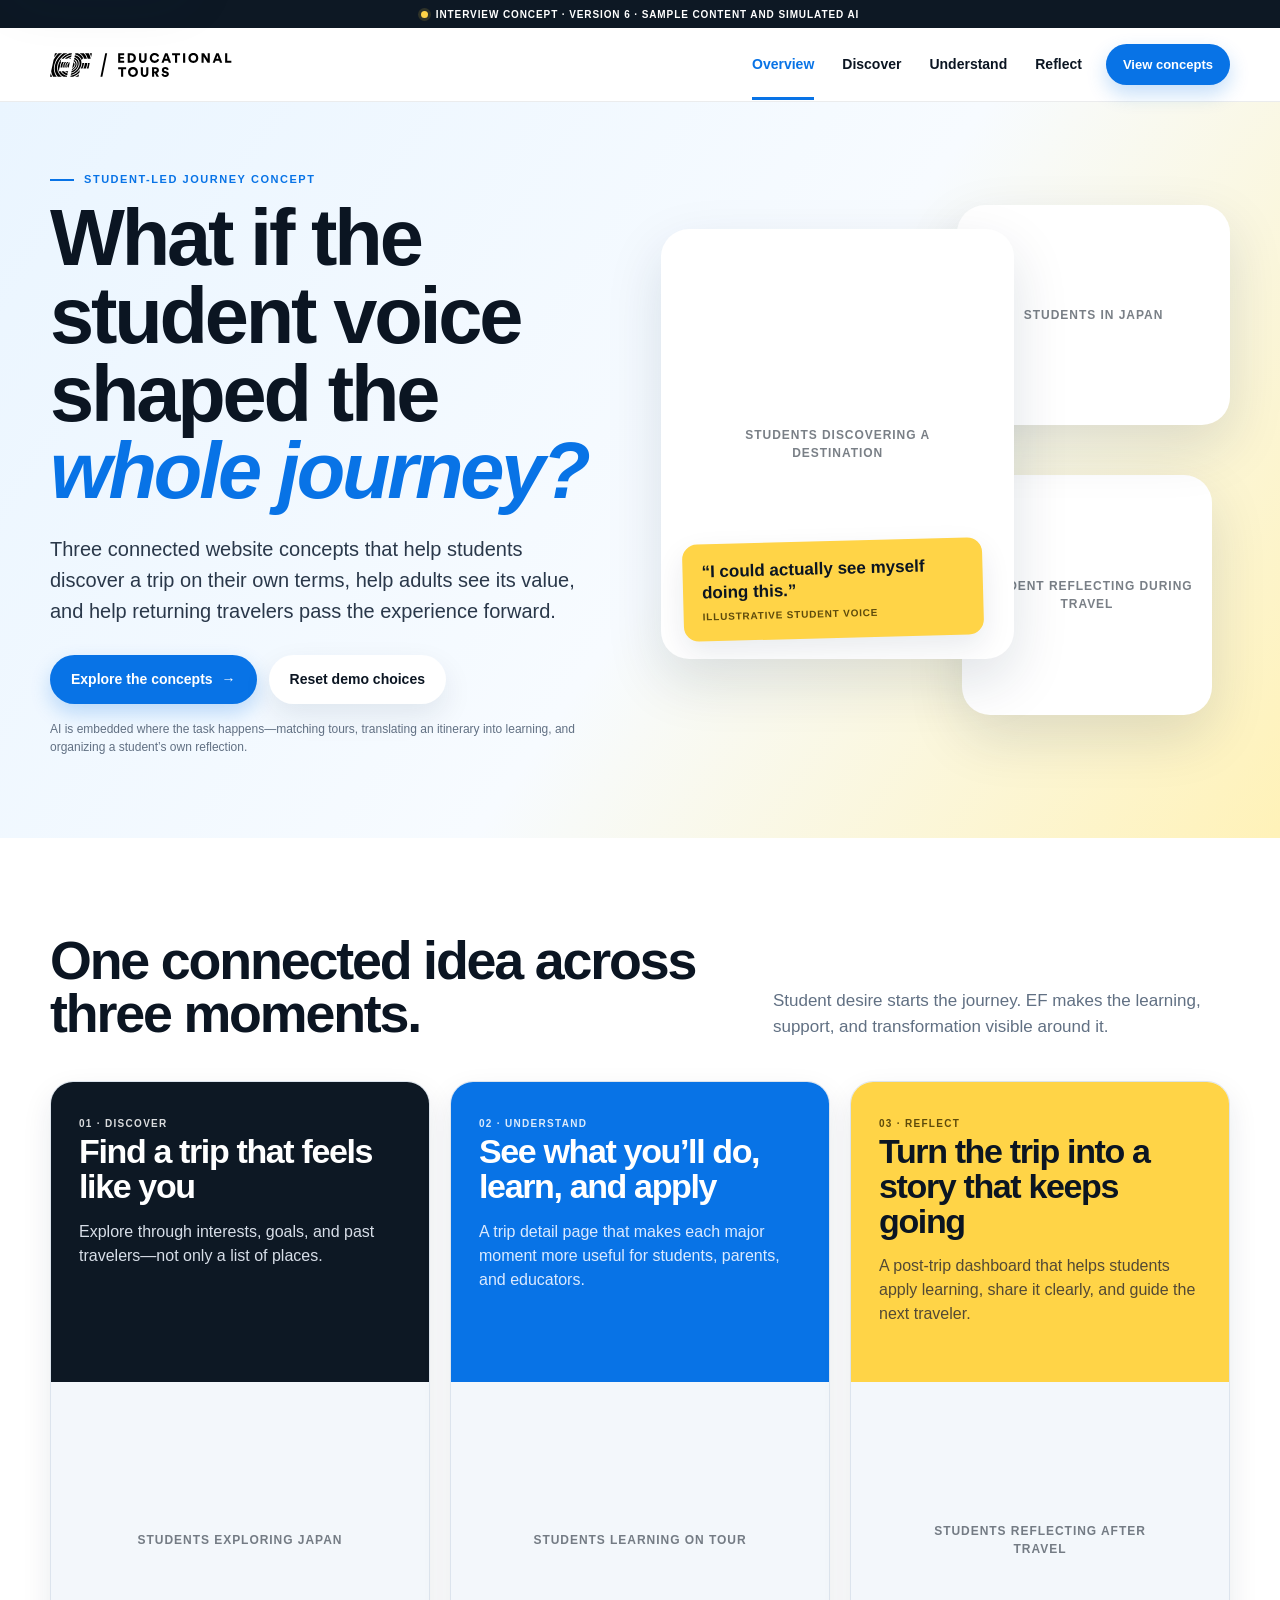
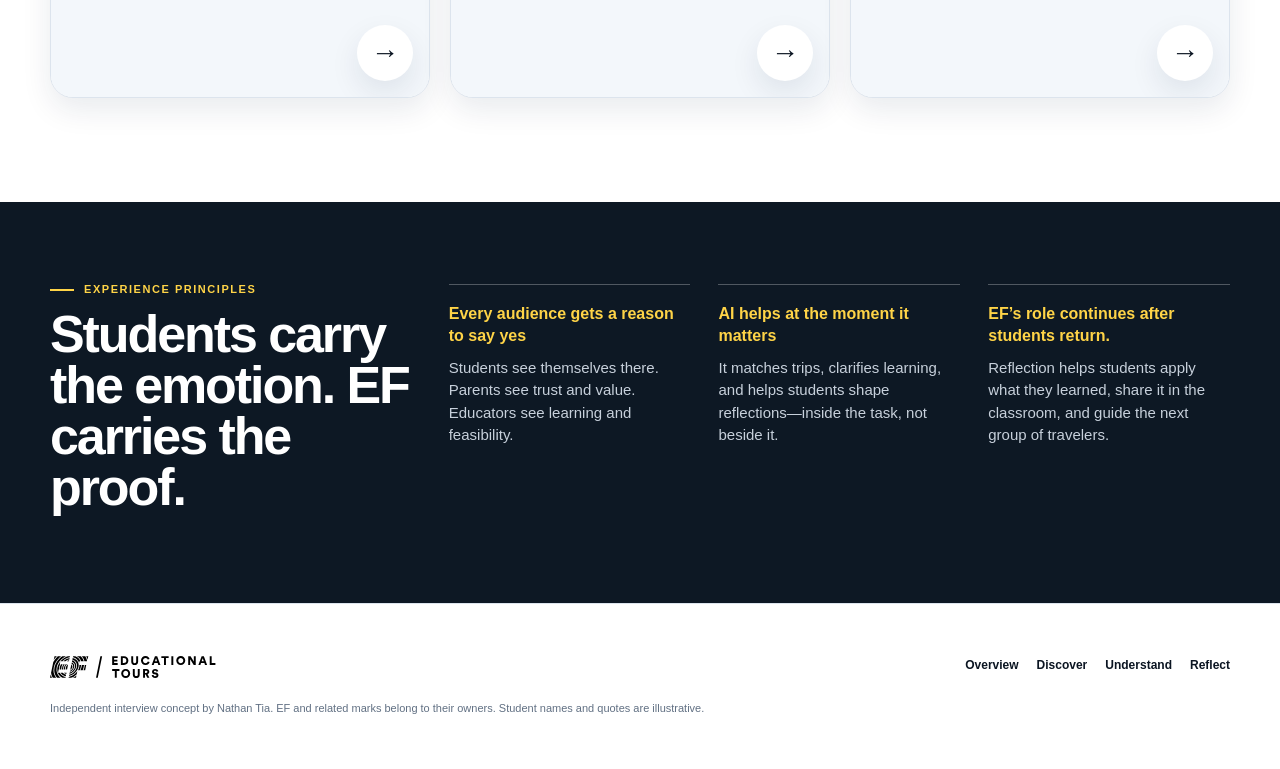
==== commit 03eb3ac6: "Add files via upload" ====
--- a/index.html
+++ b/index.html
@@ -1,139 +1,134 @@
-<!doctype html>
+<!DOCTYPE html>
+
 <html lang="en">
 <head>
-  <meta charset="utf-8">
-  <meta name="viewport" content="width=device-width, initial-scale=1">
-  <meta name="description" content="EF Educational Tours interview concept: student-led trip discovery, visible learning, and useful post-trip reflection.">
-  <title>EF Tours Journey Concepts · Version 6</title>
-  <link rel="stylesheet" href="styles.css">
+<meta charset="utf-8"/>
+<meta content="width=device-width, initial-scale=1" name="viewport"/>
+<meta content="EF Educational Tours interview concept: student-led trip discovery, visible learning, and useful post-trip reflection." name="description"/>
+<title>EF Tours Journey Concepts · Version 6</title>
+<link href="styles.css" rel="stylesheet"/>
 </head>
 <body data-page="overview">
-  <a class="skip-link" href="#main">Skip to main content</a>
-  <div class="prototype-ribbon"><span class="dot"></span> Interview concept · Version 6 · Sample content and simulated AI</div>
-  <header class="site-header">
-    <div class="header-inner">
-      <a class="brand" href="index.html" aria-label="EF Educational Tours concept home">
-        <img class="brand-logo" src="ef-logo.svg" alt="EF logo">
-      </a>
-      <nav class="primary-nav" aria-label="Primary navigation">
-        <a href="index.html" aria-current="page">Overview</a>
-        <a href="explore.html">Discover</a>
-        <a href="trip.html">Understand</a>
-        <a href="dashboard.html">Reflect</a>
-      </nav>
-      <div class="header-actions">
-        <a class="btn btn-primary btn-small" href="#concepts">View concepts</a>
-        <button class="menu-button" type="button" aria-label="Open navigation" aria-expanded="false"><span></span><span></span><span></span></button>
-      </div>
-    </div>
-  </header>
-
-  <main id="main">
-    <section class="wrapper-hero">
-      <div class="container wrapper-hero-grid">
-        <div>
-          <p class="eyebrow">Student-led journey concept</p>
-          <h1>What if the student voice shaped the <em>whole journey?</em></h1>
-          <p class="lede">Three connected website concepts that help students discover a trip on their own terms, help adults see its value, and help returning travelers pass the experience forward.</p>
-          <div class="hero-actions">
-            <a class="btn btn-primary" href="#concepts">Explore the concepts <span aria-hidden="true">→</span></a>
-            <button class="btn btn-light" type="button" data-reset-profile>Reset demo choices</button>
-          </div>
-          <p class="small-note">AI is embedded where the task happens—matching tours, translating an itinerary into learning, and organizing a student’s own reflection.</p>
-        </div>
-        <div class="hero-collage" aria-label="Student-led travel moments collage">
-          <figure class="collage-card collage-card-large photo-shell" data-fallback="Students discovering a destination">
-            <img loading="eager" data-photo src="https://a.storyblok.com/f/336931/2880x1270/c6263908ac/travel-philosophy-hero-desk.jpg/m/2400x1058/filters%3Ablur%280%29" alt="Students taking a group selfie while traveling with EF">
-            <figcaption class="photo-quote photo-quote-dark"><strong>“I could actually see myself doing this.”</strong><span>Illustrative student voice</span></figcaption>
-          </figure>
-          <figure class="collage-card collage-card-top photo-shell" data-fallback="Student group in Rome">
-            <img loading="lazy" data-photo src="https://a-us.storyblok.com/f/1021279/1440x757/25f35d28a8/group-photo.png/m/1600x840/filters%3Aquality%2870%29" alt="Student group on an EF trip in Europe">
-          </figure>
-          <figure class="collage-card collage-card-bottom photo-shell" data-fallback="Student reflecting during travel">
-            <img loading="lazy" data-photo src="https://a.storyblok.com/f/336931/750x691/ef0ade726b/vimy-100-blog-hero-mob.png/m/1200x630/smart/filters%3Aformat%28jpeg%29" alt="Student traveler smiling with classmates">
-          </figure>
-        </div>
-      </div>
-    </section>
-
-    <section class="concept-section" id="concepts">
-      <div class="container">
-        <div class="concept-intro reveal">
-          <h2>One connected idea across three moments.</h2>
-          <p>Student desire starts the journey. EF makes the learning, support, and transformation visible around it.</p>
-        </div>
-        <div class="concept-grid concept-grid-v1">
-          <a class="concept-card concept-card-v1 is-dark reveal" href="explore.html">
-            <div class="concept-band">
-              <span class="concept-number">01 · Discover</span>
-              <h3>Find a trip that feels like you</h3>
-              <p>Explore through interests, goals, and past travelers—not only a list of places.</p>
-            </div>
-            <div class="concept-photo photo-shell" data-fallback="Students exploring a European city">
-              <img loading="lazy" data-photo src="https://a-us.storyblok.com/f/1015795/1172x750/8e72572652/destinations-europe-hub-munich.png" alt="Students exploring a European city with an EF staff member">
-              <span class="concept-arrow">→</span>
-            </div>
-          </a>
-
-          <a class="concept-card concept-card-v1 is-blue reveal" href="trip.html">
-            <div class="concept-band">
-              <span class="concept-number">02 · Understand</span>
-              <h3>See what you’ll do, learn, and apply</h3>
-              <p>A trip detail page that makes each major moment more useful for students, parents, and educators.</p>
-            </div>
-            <div class="concept-photo photo-shell" data-fallback="Students learning on tour">
-              <img loading="lazy" data-photo src="https://a.storyblok.com/f/239725/1500x2000/f41bc5ca5e/04_fr_par_gallery_activities_studentssightseeingatarcdetriomphe.png" alt="Students exploring Paris with an EF staff member">
-              <span class="concept-arrow">→</span>
-            </div>
-          </a>
-
-          <a class="concept-card concept-card-v1 is-yellow reveal" href="dashboard.html">
-            <div class="concept-band">
-              <span class="concept-number">03 · Reflect</span>
-              <h3>Turn the trip into a story that keeps going</h3>
-              <p>A post-trip dashboard that helps students apply learning, share it clearly, and guide the next traveler.</p>
-            </div>
-            <div class="concept-photo photo-shell" data-fallback="Students reflecting after travel">
-              <img loading="lazy" data-photo src="https://a.storyblok.com/f/336931/750x691/ef0ade726b/vimy-100-blog-hero-mob.png/m/1200x630/smart/filters%3Aformat%28jpeg%29" alt="EF travelers visiting a historic memorial site">
-              <span class="concept-arrow">→</span>
-            </div>
-          </a>
-        </div>
-      </div>
-    </section>
-
-    <section class="principles-band">
-      <div class="container principles-grid principles-grid-ordered">
-        <div class="reveal">
-          <p class="eyebrow light">Experience principles</p>
-          <h2>Students carry the emotion. EF carries the proof.</h2>
-        </div>
-        <div class="principle reveal">
-          <strong>Every audience gets a reason to say yes</strong>
-          <p>Students see themselves there. Parents see trust and value. Educators see learning and feasibility.</p>
-        </div>
-        <div class="principle reveal">
-          <strong>AI helps at the moment it matters</strong>
-          <p>It matches trips, clarifies learning, and helps students shape reflections—inside the task, not beside it.</p>
-        </div>
-        <div class="principle reveal">
-          <strong>EF’s role continues after students return.</strong>
-          <p>Reflection helps students apply what they learned, share it in the classroom, and guide the next group of travelers.</p>
-        </div>
-      </div>
-    </section>
-  </main>
-
-  <footer class="site-footer">
-    <div class="container footer-grid">
-      <div>
-        <a class="brand" href="index.html" aria-label="Return to concept home"><img class="brand-logo" src="ef-logo.svg" alt="EF logo"></a>
-        <p>Independent interview concept by Nathan Tia. EF and related marks belong to their owners. Student names and quotes are illustrative.</p>
-      </div>
-      <div class="footer-links"><a href="index.html">Overview</a><a href="explore.html">Discover</a><a href="trip.html">Understand</a><a href="dashboard.html">Reflect</a></div>
-    </div>
-  </footer>
-  <div class="toast" role="status" aria-live="polite"></div>
-  <script src="app.js"></script>
+<a class="skip-link" href="#main">Skip to main content</a>
+<div class="prototype-ribbon"><span class="dot"></span> Interview concept · Version 6 · Sample content and simulated AI</div>
+<header class="site-header">
+<div class="header-inner">
+<a aria-label="EF Educational Tours concept home" class="brand" href="index.html">
+<img alt="EF logo" class="brand-logo" src="ef-logo.svg"/>
+</a>
+<nav aria-label="Primary navigation" class="primary-nav">
+<a aria-current="page" href="index.html">Overview</a>
+<a href="explore.html">Discover</a>
+<a href="trip.html">Understand</a>
+<a href="dashboard.html">Reflect</a>
+</nav>
+<div class="header-actions">
+<a class="btn btn-primary btn-small" href="#concepts">View concepts</a>
+<button aria-expanded="false" aria-label="Open navigation" class="menu-button" type="button"><span></span><span></span><span></span></button>
+</div>
+</div>
+</header>
+<main id="main">
+<section class="wrapper-hero">
+<div class="container wrapper-hero-grid">
+<div>
+<p class="eyebrow">Student-led journey concept</p>
+<h1>What if the student voice shaped the <em>whole journey?</em></h1>
+<p class="lede">Three connected website concepts that help students discover a trip on their own terms, help adults see its value, and help returning travelers pass the experience forward.</p>
+<div class="hero-actions">
+<a class="btn btn-primary" href="#concepts">Explore the concepts <span aria-hidden="true">→</span></a>
+<button class="btn btn-light" data-reset-profile="" type="button">Reset demo choices</button>
+</div>
+<p class="small-note">AI is embedded where the task happens—matching tours, translating an itinerary into learning, and organizing a student’s own reflection.</p>
+</div>
+<div aria-label="Student-led travel moments collage" class="hero-collage">
+<figure class="collage-card collage-card-large photo-shell" data-fallback="Students discovering a destination">
+<img alt="Students experiencing Tokyo" data-photo="" loading="eager" src="https://images.unsplash.com/photo-1540959733332-eab4deabeeaf?auto=format&amp;fit=crop&amp;w=1600&amp;q=85"/>
+<figcaption class="photo-quote photo-quote-dark"><strong>“I could actually see myself doing this.”</strong><span>Illustrative student voice</span></figcaption>
+</figure>
+<figure class="collage-card collage-card-top photo-shell" data-fallback="Students in Japan">
+<img alt="Students in Kyoto" data-photo="" loading="lazy" src="https://images.unsplash.com/photo-1493976040374-85c8e12f0c0e?auto=format&amp;fit=crop&amp;w=1600&amp;q=85"/>
+</figure>
+<figure class="collage-card collage-card-bottom photo-shell" data-fallback="Student reflecting during travel">
+<img alt="Mount Fuji in Japan" data-photo="" loading="lazy" src="https://images.unsplash.com/photo-1490806843957-31f4c9a91c65?auto=format&amp;fit=crop&amp;w=1600&amp;q=85"/>
+</figure>
+</div>
+</div>
+</section>
+<section class="concept-section" id="concepts">
+<div class="container">
+<div class="concept-intro reveal">
+<h2>One connected idea across three moments.</h2>
+<p>Student desire starts the journey. EF makes the learning, support, and transformation visible around it.</p>
+</div>
+<div class="concept-grid concept-grid-v1">
+<a class="concept-card concept-card-v1 is-dark reveal" href="explore.html">
+<div class="concept-band">
+<span class="concept-number">01 · Discover</span>
+<h3>Find a trip that feels like you</h3>
+<p>Explore through interests, goals, and past travelers—not only a list of places.</p>
+</div>
+<div class="concept-photo photo-shell" data-fallback="Students exploring Japan">
+<img alt="Student travel experience in Japan" data-photo="" loading="lazy" src="https://images.unsplash.com/photo-1540959733332-eab4deabeeaf?auto=format&amp;fit=crop&amp;w=1600&amp;q=85"/>
+<span class="concept-arrow">→</span>
+</div>
+</a>
+<a class="concept-card concept-card-v1 is-blue reveal" href="trip.html">
+<div class="concept-band">
+<span class="concept-number">02 · Understand</span>
+<h3>See what you’ll do, learn, and apply</h3>
+<p>A trip detail page that makes each major moment more useful for students, parents, and educators.</p>
+</div>
+<div class="concept-photo photo-shell" data-fallback="Students learning on tour">
+<img alt="Student travel experience in Japan" data-photo="" loading="lazy" src="https://images.unsplash.com/photo-1493976040374-85c8e12f0c0e?auto=format&amp;fit=crop&amp;w=1600&amp;q=85"/>
+<span class="concept-arrow">→</span>
+</div>
+</a>
+<a class="concept-card concept-card-v1 is-yellow reveal" href="dashboard.html">
+<div class="concept-band">
+<span class="concept-number">03 · Reflect</span>
+<h3>Turn the trip into a story that keeps going</h3>
+<p>A post-trip dashboard that helps students apply learning, share it clearly, and guide the next traveler.</p>
+</div>
+<div class="concept-photo photo-shell" data-fallback="Students reflecting after travel">
+<img alt="Student travel experience in Japan" data-photo="" loading="lazy" src="https://images.unsplash.com/photo-1528360983277-13d401cdc186?auto=format&amp;fit=crop&amp;w=1600&amp;q=85"/>
+<span class="concept-arrow">→</span>
+</div>
+</a>
+</div>
+</div>
+</section>
+<section class="principles-band">
+<div class="container principles-grid principles-grid-ordered">
+<div class="reveal">
+<p class="eyebrow light">Experience principles</p>
+<h2>Students carry the emotion. EF carries the proof.</h2>
+</div>
+<div class="principle reveal">
+<strong>Every audience gets a reason to say yes</strong>
+<p>Students see themselves there. Parents see trust and value. Educators see learning and feasibility.</p>
+</div>
+<div class="principle reveal">
+<strong>AI helps at the moment it matters</strong>
+<p>It matches trips, clarifies learning, and helps students shape reflections—inside the task, not beside it.</p>
+</div>
+<div class="principle reveal">
+<strong>EF’s role continues after students return.</strong>
+<p>Reflection helps students apply what they learned, share it in the classroom, and guide the next group of travelers.</p>
+</div>
+</div>
+</section>
+</main>
+<footer class="site-footer">
+<div class="container footer-grid">
+<div>
+<a aria-label="Return to concept home" class="brand" href="index.html"><img alt="EF logo" class="brand-logo" src="ef-logo.svg"/></a>
+<p>Independent interview concept by Nathan Tia. EF and related marks belong to their owners. Student names and quotes are illustrative.</p>
+</div>
+<div class="footer-links"><a href="index.html">Overview</a><a href="explore.html">Discover</a><a href="trip.html">Understand</a><a href="dashboard.html">Reflect</a></div>
+</div>
+</footer>
+<div aria-live="polite" class="toast" role="status"></div>
+<script src="app.js"></script>
 </body>
 </html>
--- a/styles.css
+++ b/styles.css
@@ -433,3 +433,287 @@
 }
 
 .browse-action{display:flex;justify-content:center;margin-top:30px}
+
+/* Version 7 Discover refinements */
+.smart-search-hero .search-question{font-size:24px;line-height:1.15;letter-spacing:-.025em;margin-bottom:14px;color:var(--ink)}
+.trip-toolbar{display:grid;gap:22px;margin:0 0 28px;padding:0 0 24px;border-bottom:1px solid var(--line)}
+.trip-toolbar-left{display:flex;align-items:center;gap:14px;flex-wrap:wrap}
+.filter-icon-button,.filter-pill{border:1.5px solid var(--ink);background:#fff;color:var(--ink);height:48px;border-radius:999px;display:inline-flex;align-items:center;justify-content:center;gap:8px;font-weight:800;cursor:pointer;transition:.18s ease}
+.filter-icon-button{width:48px;font-size:19px}
+.filter-pill{padding:0 20px;font-size:14px}
+.filter-pill:hover,.filter-pill.is-active{background:var(--ink);color:#fff}
+.trip-toolbar-meta{display:flex;align-items:center;justify-content:space-between;gap:18px;color:var(--muted)}
+.tour-count{font-size:14px}
+.sort-control{display:flex;align-items:center;gap:10px;color:var(--ink);font-size:14px;font-weight:800}
+.sort-control select{appearance:none;border:0;background:transparent;color:var(--muted);padding:6px 30px 6px 4px;background-image:url("data:image/svg+xml,%3Csvg xmlns='http://www.w3.org/2000/svg' width='14' height='14' viewBox='0 0 24 24'%3E%3Cpath fill='none' stroke='%230b1522' stroke-width='2' d='m6 9 6 6 6-6'/%3E%3C/svg%3E");background-repeat:no-repeat;background-position:right center;cursor:pointer}
+.trip-card-rich .trip-card-copy{padding-bottom:22px}
+.trip-card-rich .why-box{margin-bottom:18px}
+.story-strip-heading h2{max-width:880px}
+.how-section{padding:94px 0 104px;background:#fff}
+.how-heading{text-align:center;max-width:900px;margin:0 auto 58px}
+.how-heading h2{font-size:64px;margin-bottom:18px}
+.how-heading p{font-size:18px;line-height:1.55;color:var(--ink-2);margin:0 auto;max-width:760px}
+.how-grid{display:grid;grid-template-columns:repeat(3,1fr);gap:42px}
+.how-card{text-align:center;padding:6px 24px 10px}
+.how-icon{width:96px;height:96px;margin:0 auto 22px;display:grid;place-items:center;color:var(--blue);font-size:56px;line-height:1}
+.how-step{display:block;color:var(--blue);font-size:10px;font-weight:900;letter-spacing:.12em;text-transform:uppercase;margin-bottom:10px}
+.how-card h3{font-size:25px;margin-bottom:14px;letter-spacing:-.03em}
+.how-card p{font-size:16px;line-height:1.55;color:var(--ink-2);margin:0 auto 22px;max-width:360px}
+.how-link{display:inline-flex;align-items:center;gap:8px;font-size:14px;font-weight:900;color:var(--blue)}
+.how-card-pitch{position:relative}
+.how-card-pitch::before{content:'';position:absolute;left:-21px;top:10px;bottom:10px;width:1px;background:var(--line)}
+@media(max-width:820px){
+  .trip-toolbar-meta{align-items:flex-start;flex-direction:column}.how-grid{grid-template-columns:1fr;gap:46px}.how-card-pitch::before{display:none}.how-heading h2{font-size:48px}
+}
+@media(max-width:560px){
+  .smart-search-hero .search-question{font-size:21px}.filter-pills{display:flex;gap:8px;overflow-x:auto;width:100%;padding-bottom:3px}.filter-pill{flex:0 0 auto}.trip-toolbar-meta{gap:10px}.how-section{padding:72px 0}.how-heading{margin-bottom:42px}
+}
+
+/* Pitch packet prototype */
+.pitch-hero{padding:68px 0 76px;background:linear-gradient(125deg,#edf7ff 0%,#f8fbff 62%,#fff2b8 100%)}
+.pitch-hero-grid{display:grid;grid-template-columns:1fr .82fr;gap:64px;align-items:center}
+.pitch-hero h1{font-size:clamp(48px,5.8vw,78px);max-width:760px}
+.pitch-hero-photo{margin:0;aspect-ratio:1.25/1;border-radius:26px;box-shadow:var(--shadow)}
+.pitch-builder-section{padding:82px 0 100px;background:var(--wash)}
+.pitch-layout{display:grid;grid-template-columns:minmax(0,1fr) 440px;gap:34px;align-items:start}
+.pitch-builder,.packet-preview{background:#fff;border-radius:24px;box-shadow:var(--shadow-sm)}
+.pitch-builder{padding:34px}
+.pitch-builder h2{font-size:44px;margin-bottom:30px}
+.pitch-step{display:grid;grid-template-columns:34px 1fr;gap:14px;padding:22px 0;border-top:1px solid var(--line)}
+.pitch-step-number{display:grid;place-items:center;width:30px;height:30px;border-radius:50%;background:var(--blue);color:#fff;font-size:12px;font-weight:900}
+.pitch-step h3{font-size:20px;margin:4px 0 14px}
+.choice-row{display:flex;gap:9px;flex-wrap:wrap}
+.choice-pill{border:1px solid #cbd6e1;background:#fff;border-radius:999px;padding:10px 15px;font-weight:800;cursor:pointer}
+.choice-pill.is-selected{background:var(--blue-soft);border-color:var(--blue);color:var(--blue)}
+.check-grid{display:grid;grid-template-columns:1fr 1fr;gap:10px}
+.check-grid label{display:flex;align-items:center;gap:8px;border:1px solid var(--line);border-radius:12px;padding:11px 12px;font-size:13px;font-weight:700}
+.pitch-builder>.btn{margin-top:22px}
+.packet-preview{padding:26px;position:sticky;top:20px}
+.packet-topline{display:flex;justify-content:space-between;align-items:center;gap:18px;padding-bottom:16px;border-bottom:1px solid var(--line);font-size:12px;font-weight:900}
+.packet-logo{height:19px;width:auto}
+.packet-tags{display:flex;gap:7px;flex-wrap:wrap;margin:16px 0}
+.packet-tags span{background:var(--blue-soft);color:var(--blue);border-radius:999px;padding:6px 9px;font-size:10px;font-weight:900}
+.packet-preview h2{font-size:34px;line-height:1.04;margin-bottom:18px}
+.packet-photo{height:190px;border-radius:16px;margin:0 0 18px}
+.packet-photo img{height:100%;object-fit:cover}
+.packet-block{padding:15px 0;border-top:1px solid var(--line)}
+.packet-block>span{display:block;color:var(--blue);font-size:10px;font-weight:900;letter-spacing:.1em;text-transform:uppercase;margin-bottom:5px}
+.packet-block p{margin:0;font-size:14px;line-height:1.48;color:var(--ink-2)}
+.packet-ask{background:var(--cream);margin:7px -10px 17px;padding:15px 10px;border-radius:12px;border-top:0}
+@media(max-width:900px){.pitch-hero-grid,.pitch-layout{grid-template-columns:1fr}.packet-preview{position:static}.pitch-hero-photo{aspect-ratio:1.7/1}}
+@media(max-width:560px){.pitch-hero{padding:44px 0 54px}.pitch-builder-section{padding:50px 0 74px}.pitch-builder,.packet-preview{padding:22px}.check-grid{grid-template-columns:1fr}.packet-preview h2{font-size:30px}}
+
+
+/* Version 8 Discover refinements */
+.explore-hero{padding:64px 0 70px;min-height:560px;display:flex;align-items:center;background:radial-gradient(circle at 89% 75%,rgba(255,220,86,.44),transparent 26%),linear-gradient(118deg,#eaf5ff 0%,#f8fbff 64%,#fff8d9 100%)}
+.explore-hero-grid.is-search-right{grid-template-columns:.93fr 1.07fr;gap:74px;align-items:center}
+.explore-copy h1{max-width:610px;line-height:.96}
+.explore-copy .lede{max-width:610px}
+.search-panel-conversation{position:relative}
+.search-panel-conversation::before{content:'';position:absolute;inset:22px -18px -22px 22px;border-radius:34px;background:rgba(255,212,71,.34);filter:blur(0);z-index:0}
+.smart-search-hero{position:relative;z-index:1;padding:30px;border:1px solid rgba(11,21,34,.08);border-radius:30px;background:rgba(255,255,255,.94);box-shadow:0 28px 70px rgba(16,38,68,.16);backdrop-filter:blur(8px)}
+.search-conversation-head{display:grid;grid-template-columns:38px 1fr;gap:13px;align-items:start;margin-bottom:18px}
+.search-orbit{display:grid;place-items:center;width:38px;height:38px;border-radius:50%;background:var(--yellow);font-size:17px}
+.search-context{display:block;color:var(--blue);font-size:10px;font-weight:900;text-transform:uppercase;letter-spacing:.11em;margin-bottom:5px}
+.smart-search-hero .search-question{display:block;font-size:25px;line-height:1.12;margin:0;max-width:500px}
+.search-message{background:var(--wash);border-radius:20px;padding:5px}
+.smart-search-hero textarea{min-height:124px;border:0;background:transparent;border-radius:16px;padding:16px 17px;font-size:16px;box-shadow:none}
+.smart-search-hero textarea:focus{outline:none;border:0;box-shadow:0 0 0 3px rgba(8,115,230,.12)}
+.prompt-chips{margin:14px 0 18px;gap:8px}
+.prompt-chips button{background:#fff;border:1px solid #cbd6e1;border-radius:999px;padding:8px 11px;color:var(--blue);text-decoration:none;box-shadow:0 4px 10px rgba(16,38,68,.04)}
+.search-action-row{display:flex;align-items:center;justify-content:space-between;gap:18px}
+.search-action-row .ai-inline-note{margin:0;max-width:310px}
+.search-action-row .btn{flex:0 0 auto;padding-inline:24px}
+.results-heading-audience{grid-template-columns:1fr;max-width:820px;margin-bottom:30px}
+.trip-toolbar{gap:18px}
+.trip-toolbar-controls{display:flex;align-items:center;justify-content:space-between;gap:22px}
+.trip-toolbar-left{flex-wrap:nowrap}
+.audience-switcher-inline{display:flex;align-items:center;gap:10px;padding:0;justify-items:unset}
+.audience-label{font-size:11px;font-weight:900;color:var(--muted);text-transform:uppercase;letter-spacing:.1em;white-space:nowrap}
+.audience-switcher-inline .audience-tabs{padding:4px}
+.audience-switcher-inline .audience-tab{padding:9px 15px}
+.story-strip-heading{grid-template-columns:1fr .58fr;column-gap:90px}
+.story-strip-heading h2{max-width:760px;font-size:66px}
+.how-section{padding:100px 0 110px}
+.how-heading{max-width:1060px;margin-bottom:58px}
+.how-heading h2{font-size:64px}
+.how-heading p{max-width:980px;font-size:18px;line-height:1.6}
+.how-grid-ef{gap:70px;align-items:start}
+.how-grid-ef .how-card{padding:0 8px;text-align:center}
+.how-illustration{width:150px;height:130px;margin:0 auto 22px;color:var(--blue)}
+.how-illustration svg{width:100%;height:100%}
+.how-grid-ef .how-card h3{font-size:23px;margin-bottom:18px}
+.how-grid-ef .how-card p{font-size:17px;line-height:1.55;max-width:420px;margin:0 auto 18px}
+.how-grid-ef .how-card-pitch::before{display:none}
+.how-grid-ef .how-link{margin-top:2px}
+@media(max-width:1060px){
+  .explore-hero-grid.is-search-right{gap:42px}.smart-search-hero{padding:24px}.trip-toolbar-controls{align-items:flex-start;flex-direction:column}.audience-switcher-inline{align-self:flex-start}.story-strip-heading{column-gap:40px}.story-strip-heading h2{font-size:56px}.how-grid-ef{gap:36px}
+}
+@media(max-width:820px){
+  .explore-hero{min-height:0}.explore-hero-grid.is-search-right{grid-template-columns:1fr}.search-panel-conversation::before{inset:18px -8px -18px 16px}.trip-toolbar-left{flex-wrap:wrap}.trip-toolbar-controls{gap:14px}.story-strip-heading{grid-template-columns:1fr;gap:18px}.story-strip-heading h2{font-size:46px}.how-grid-ef{grid-template-columns:1fr;gap:54px}.how-illustration{width:170px;height:145px}
+}
+@media(max-width:560px){
+  .search-action-row{align-items:stretch;flex-direction:column}.search-action-row .btn{width:100%}.search-conversation-head{grid-template-columns:1fr}.search-orbit{display:none}.smart-search-hero .search-question{font-size:22px}.audience-switcher-inline{width:100%;flex-direction:column;align-items:flex-start}.audience-switcher-inline .audience-tabs{width:100%}.story-strip-heading h2{font-size:40px}
+}
+
+
+/* Version 9 Discover refinements */
+.results-section>.container{max-width:1180px}
+.trip-toolbar,.trip-grid-cards{width:100%;max-width:1180px;margin-left:auto;margin-right:auto}
+.how-illustration img{width:100%;height:100%;object-fit:contain;display:block}
+.how-grid-ef .how-link{display:inline-flex;margin-top:4px}
+@media(min-width:821px){
+  .trip-toolbar-controls{display:grid;grid-template-columns:auto 1fr auto;align-items:center}
+  .trip-toolbar-left{grid-column:1}
+  .audience-switcher-inline{grid-column:3}
+}
+
+
+/* Version 10 · day-by-day itinerary */
+.itinerary-section{background:#fff;padding-top:96px}
+.itinerary-intro{margin-bottom:54px}
+.itinerary-layout{display:grid;grid-template-columns:minmax(0,1fr) 330px;gap:56px;align-items:start}
+.itinerary-days{display:grid;gap:28px;min-width:0}
+.day-card{border:1px solid var(--line);border-radius:26px;padding:30px;background:#fff;box-shadow:var(--shadow-sm);scroll-margin-top:28px}
+.day-heading{display:flex;justify-content:space-between;gap:24px;align-items:flex-start;margin-bottom:18px}
+.day-kicker{display:block;color:var(--blue);font-size:11px;font-weight:900;letter-spacing:.12em;text-transform:uppercase;margin-bottom:8px}
+.day-heading h3{font-size:36px;line-height:1.04;max-width:680px;margin:0}
+.day-time{flex:0 0 auto;border-radius:999px;background:var(--blue-soft);color:var(--blue-dark);font-size:10px;font-weight:900;text-transform:uppercase;letter-spacing:.08em;padding:8px 10px}
+.day-image{margin:0 0 22px;border-radius:20px;aspect-ratio:1.85/1;overflow:hidden;background:var(--wash)}
+.day-image img{height:100%;object-fit:cover}
+.day-summary{font-size:16px;line-height:1.6;color:var(--ink-2);max-width:760px;margin:0 0 20px}
+.day-tabs{border-top:1px solid var(--line);padding-top:18px}
+.day-tab-list{display:flex;gap:8px;flex-wrap:wrap;margin-bottom:16px}
+.day-tab{border:0;background:transparent;color:var(--muted);border-radius:999px;padding:9px 13px;font-size:12px;font-weight:900;cursor:pointer}
+.day-tab.is-active{background:var(--navy);color:#fff}
+.day-tab-panel{display:none;background:var(--wash);border-radius:16px;padding:18px 19px}
+.day-tab-panel.is-active{display:block}
+.day-tab-panel p{font-size:14px;line-height:1.55;color:var(--ink-2);margin:0}
+.skill-line{display:flex;gap:8px;align-items:center;flex-wrap:wrap;margin-top:13px}
+.skill-line span{font-size:10px;font-weight:900;text-transform:uppercase;letter-spacing:.08em;color:var(--blue)}
+.skill-line b{font-size:11px;background:#fff;border:1px solid var(--line);border-radius:999px;padding:6px 8px}
+.class-line{margin-top:12px;font-size:11px;font-weight:900;color:var(--blue)}
+.context-audio{margin-top:16px;width:100%;display:grid;grid-template-columns:36px 1fr auto;gap:11px;align-items:center;text-align:left;border:1px solid var(--line);background:#fff;border-radius:15px;padding:12px 14px;cursor:pointer}
+.context-audio>span{display:grid;place-items:center;width:34px;height:34px;border-radius:50%;background:var(--yellow);font-size:12px}
+.context-audio strong{font-size:12px;line-height:1.35}.context-audio small{font-size:10px;color:var(--muted)}
+.return-card{background:linear-gradient(135deg,var(--blue-soft),#fff6cf);border-radius:20px;padding:28px;margin-bottom:20px}.return-icon{display:grid;place-items:center;width:42px;height:42px;border-radius:50%;background:var(--blue);color:#fff;font-size:22px;margin-bottom:16px}.return-card h4{font-size:26px;letter-spacing:-.03em;margin:0 0 8px}.return-card p{margin:0;color:var(--ink-2);font-size:14px;line-height:1.55}
+.itinerary-rail{position:sticky;top:18px}
+.rail-card{border:1px solid var(--line);border-radius:24px;padding:25px 24px;background:#fff;box-shadow:var(--shadow-sm)}
+.rail-eyebrow{margin:0 0 7px;color:var(--blue);font-size:10px;font-weight:900;letter-spacing:.11em;text-transform:uppercase}
+.rail-card h3{font-size:29px;line-height:1.05;margin-bottom:6px}.rail-meta{color:var(--muted);font-size:12px;margin-bottom:22px}
+.rail-route{display:grid;margin-bottom:22px}
+.rail-stop{display:grid;grid-template-columns:18px 1fr;gap:10px;position:relative;padding:5px 0 18px;color:var(--muted)}
+.rail-stop:not(:last-child)::after{content:'';position:absolute;left:6px;top:17px;bottom:-3px;width:1px;background:var(--line)}
+.rail-dot{width:13px;height:13px;border-radius:50%;border:2px solid #aab6c3;background:#fff;margin-top:2px;position:relative;z-index:1}
+.rail-stop b{display:block;color:var(--ink);font-size:13px;margin-bottom:2px}.rail-stop small{display:block;font-size:10px;line-height:1.4}
+.rail-stop.is-active{color:var(--blue)}.rail-stop.is-active .rail-dot{border-color:var(--blue);background:var(--blue);box-shadow:0 0 0 4px rgba(8,115,230,.12)}.rail-stop.is-active b{color:var(--blue)}
+.rail-practice{border-top:1px solid var(--line);padding-top:18px;margin-bottom:18px}.rail-practice>span{display:block;font-size:10px;color:var(--blue);font-weight:900;text-transform:uppercase;letter-spacing:.1em;margin-bottom:10px}.rail-practice>div{display:flex;gap:6px;flex-wrap:wrap}.rail-practice b{font-size:10px;background:var(--wash);border-radius:999px;padding:6px 8px}
+@media(max-width:1060px){.itinerary-layout{grid-template-columns:minmax(0,1fr) 290px;gap:32px}.day-card{padding:25px}.day-heading h3{font-size:32px}}
+@media(max-width:820px){.itinerary-layout{grid-template-columns:1fr}.itinerary-rail{position:static;grid-row:1}.rail-card{display:grid;grid-template-columns:1fr auto;gap:16px 22px;align-items:start}.rail-route{grid-column:1/-1;grid-template-columns:repeat(4,1fr);gap:10px;margin:0}.rail-stop{grid-template-columns:1fr;padding:10px;background:var(--wash);border-radius:12px}.rail-stop:not(:last-child)::after{display:none}.rail-dot{display:none}.rail-practice{grid-column:1/-1;margin:0}.rail-card>.btn{grid-column:1/-1}.day-image{aspect-ratio:1.55/1}}
+@media(max-width:560px){.itinerary-section{padding-top:72px}.itinerary-intro{margin-bottom:34px}.day-card{padding:20px;border-radius:20px}.day-heading{display:block}.day-time{display:inline-flex;margin-top:12px}.day-heading h3{font-size:29px}.day-image{aspect-ratio:1.25/1}.day-tab-list{overflow-x:auto;flex-wrap:nowrap}.day-tab{flex:0 0 auto}.context-audio{grid-template-columns:34px 1fr}.context-audio small{grid-column:2}.rail-card{display:block}.rail-route{display:grid;grid-template-columns:1fr 1fr}.rail-practice{margin:18px 0}.rail-card>.btn{width:100%}}
+
+
+/* Version 11 — Trip detail navigation, moments map, and planning */
+.trip-subnav{position:sticky;top:0;z-index:45;background:#fff;border-bottom:1px solid var(--line);box-shadow:0 4px 14px rgba(16,38,68,.04)}
+.trip-subnav-inner{min-height:64px;display:flex;align-items:center;justify-content:space-between;gap:24px}
+.trip-subnav-links{display:flex;align-items:center;gap:30px;overflow-x:auto;scrollbar-width:none}
+.trip-subnav-links::-webkit-scrollbar{display:none}.trip-subnav-links a{font-size:14px;font-weight:800;color:var(--blue);padding:21px 0 18px;border-bottom:3px solid transparent;white-space:nowrap}.trip-subnav-links a.is-active{color:var(--ink);border-color:var(--blue)}
+.trip-subnav-cta{flex:0 0 auto}.trip-moments-section{background:#f7fafc}.trip-map-shell{display:grid;grid-template-columns:minmax(0,1.3fr) 360px;gap:20px;align-items:stretch}.trip-map{position:relative;min-height:520px;border-radius:28px;overflow:hidden;border:1px solid var(--line);box-shadow:var(--shadow-sm)}.trip-map-art{width:100%;height:100%;display:block}.map-dot{position:absolute;transform:translate(-50%,-50%);width:48px;height:48px;border:4px solid #fff;border-radius:50%;background:var(--blue);color:#fff;box-shadow:0 10px 24px rgba(8,115,230,.3);display:grid;place-items:center;font-weight:900;cursor:pointer}.map-dot.is-active{background:var(--yellow);color:var(--ink);box-shadow:0 0 0 5px rgba(255,212,71,.25),0 12px 26px rgba(16,38,68,.18)}
+.map-story-card{background:#fff;border:1px solid var(--line);border-radius:28px;overflow:hidden;box-shadow:var(--shadow-sm);display:flex;flex-direction:column}.map-story-media{aspect-ratio:1.2/1;background:var(--wash)}.map-story-media img{height:100%;object-fit:cover}.map-story-copy{padding:24px}.map-story-copy h3{font-size:30px;line-height:1.04}.map-story-copy>p:not(.eyebrow){color:var(--ink-2);font-size:15px}.price-section{background:#f5f2ed}.price-heading{text-align:center;max-width:720px;margin:0 auto 36px}.price-heading .eyebrow{justify-content:center}.price-heading .eyebrow::before{display:none}.price-heading>p:not(.eyebrow){color:var(--muted);font-size:17px}.price-calculator{max-width:790px;margin:0 auto;border:1px solid #9ba4ae;border-radius:22px;background:#fff;overflow:hidden}.price-fields{display:grid;grid-template-columns:1fr 1fr;gap:22px;padding:26px}.price-fields label{border:1px solid #b8c0c8;border-radius:10px;padding:10px 14px;font-size:12px;color:var(--muted)}.price-fields input{width:100%;border:0;outline:0;font-size:17px;font-weight:700;color:var(--ink);padding:3px 0;background:transparent}.price-main{text-align:center;padding:20px 24px 34px}.price-main strong{display:block;font-size:70px;letter-spacing:-.04em;line-height:1}.price-main strong span{font-size:28px;vertical-align:top}.price-details-link{margin-top:16px;border:0;background:transparent;color:var(--blue);font-weight:900;cursor:pointer}.price-cta{border-top:1px solid var(--line);padding:28px;text-align:center}.price-cta small{display:block;margin-top:18px;color:var(--muted)}.price-support-grid{display:grid;grid-template-columns:repeat(3,1fr);gap:18px;margin-top:34px}.price-support-card{display:grid;grid-template-columns:38px 1fr auto;gap:14px;align-items:center;text-align:left;background:#fff;border:0;border-radius:18px;padding:22px;box-shadow:var(--shadow-sm);cursor:pointer}.price-support-card .support-icon{display:grid;place-items:center;width:34px;height:34px;border:2px solid var(--ink);border-radius:8px;font-weight:900}.price-support-card strong{display:block;font-size:15px;margin-bottom:4px}.price-support-card small{display:block;color:var(--muted);font-size:12px;line-height:1.4}.price-support-card b{font-size:24px}.faq-section{background:#fff}.faq-layout{display:grid;grid-template-columns:.75fr 1.25fr;gap:72px;align-items:start}.faq-list details{border-top:1px solid var(--line);padding:20px 0}.faq-list details:last-child{border-bottom:1px solid var(--line)}.faq-list summary{font-size:18px;font-weight:900;cursor:pointer}.faq-list p{color:var(--muted);max-width:680px;margin:12px 0 0}.rail-card>.btn[href="#price"]{margin-top:4px}
+@media(max-width:900px){.trip-subnav-inner{gap:12px}.trip-subnav-links{gap:20px}.trip-map-shell{grid-template-columns:1fr}.trip-map{min-height:430px}.map-story-card{display:grid;grid-template-columns:260px 1fr}.map-story-media{aspect-ratio:auto}.price-support-grid{grid-template-columns:1fr}.faq-layout{grid-template-columns:1fr;gap:28px}}
+@media(max-width:560px){.trip-subnav-inner{min-height:58px}.trip-subnav-links{gap:18px}.trip-subnav-links a{font-size:12px;padding:19px 0 15px}.trip-subnav-cta{padding:9px 13px;font-size:12px}.trip-map{min-height:360px}.map-story-card{display:block}.price-fields{grid-template-columns:1fr}.price-main strong{font-size:56px}.price-calculator{border-radius:18px}.price-support-card{padding:18px}}
+
+
+/* Version 12 · Understand refinements */
+/* Secondary nav now follows the hero and becomes sticky only after it reaches the viewport. */
+.trip-subnav{top:0}
+.itinerary-rail{top:96px}
+.real-map{background:#e9eef2}
+.real-map-image{position:absolute;inset:0;width:100%;height:100%;object-fit:cover;filter:grayscale(1) saturate(.2) contrast(.82) brightness(1.18);transform:scale(1.08)}
+.map-tint{position:absolute;inset:0;background:linear-gradient(135deg,rgba(240,247,252,.58),rgba(255,255,255,.35));pointer-events:none}
+.trip-map-route{position:absolute;inset:0;width:100%;height:100%;z-index:2}
+.map-city-label{position:absolute;z-index:4;transform:translate(-50%,-50%);background:rgba(255,255,255,.88);border:1px solid rgba(11,21,34,.12);border-radius:999px;padding:6px 10px;font-size:12px;font-weight:900;box-shadow:0 4px 14px rgba(16,38,68,.08)}
+.real-map .map-dot{z-index:5}
+.map-attribution{position:absolute;z-index:4;left:12px;bottom:10px;background:rgba(255,255,255,.86);border-radius:6px;padding:4px 6px;font-size:8px;color:#4d5967}
+.price-support-card .support-icon{border:0;border-radius:0;width:36px;height:36px;color:var(--ink)}
+.price-support-card .support-icon svg{width:30px;height:30px;fill:none;stroke:currentColor;stroke-width:1.8;stroke-linecap:round;stroke-linejoin:round}
+.faq-intro>p:not(.eyebrow){color:var(--muted);font-size:15px;line-height:1.55;max-width:360px;margin:0 0 22px}
+.faq-intro .btn{margin-top:2px}
+@media(max-width:900px){.itinerary-rail{top:90px}}
+@media(max-width:560px){.itinerary-rail{top:auto}.map-attribution{font-size:7px}}
+
+
+/* Version 13 · Student dashboard group experience */
+.group-experience-section{padding:72px 0 78px;background:var(--navy);color:#fff}
+.group-experience-heading{display:grid;grid-template-columns:1.1fr .7fr;gap:70px;align-items:end;margin-bottom:34px}
+.group-experience-heading h2{font-size:clamp(40px,4.5vw,62px);margin:0;max-width:760px}
+.group-experience-heading>p{margin:0;color:#c7d0db;font-size:17px;line-height:1.55;max-width:470px}
+.group-experience-grid{display:grid;grid-template-columns:1.35fr .82fr .82fr;grid-template-rows:230px 230px;gap:16px}
+.group-media-card{position:relative;display:block;width:100%;height:100%;border:0;border-radius:22px;overflow:hidden;padding:0;text-align:left;cursor:pointer;background:#172536;color:#fff;box-shadow:none}
+.group-media-card img{width:100%;height:100%;object-fit:cover;transition:transform .35s ease}
+.group-media-card:hover img{transform:scale(1.025)}
+.group-media-card::after{content:'';position:absolute;inset:0;background:linear-gradient(180deg,rgba(0,0,0,.02) 36%,rgba(0,0,0,.72) 100%);pointer-events:none}
+.group-media-card-featured{grid-row:1 / span 2}
+.group-media-play,.group-media-type,.group-audio-icon{position:absolute;z-index:2;left:16px;top:16px}
+.group-media-play,.group-audio-icon{display:grid;place-items:center;width:46px;height:46px;border-radius:50%;background:var(--yellow);color:var(--ink);font-size:16px;font-weight:900}
+.group-media-type{background:#fff;color:var(--ink);padding:7px 10px;border-radius:999px;font-size:10px;font-weight:900;text-transform:uppercase;letter-spacing:.08em}
+.group-media-copy{position:absolute;z-index:2;left:18px;right:18px;bottom:18px}
+.group-media-copy strong{display:block;font-size:18px;line-height:1.2;margin-bottom:6px}
+.group-media-copy small{display:block;color:#d5deea;font-size:11px;font-weight:800}
+.group-media-card-featured .group-media-copy strong{font-size:26px;max-width:480px}
+.group-media-card-audio{background:linear-gradient(135deg,#0a72e2,#064f9f);padding:24px}
+.group-media-card-audio::after{display:none}
+.group-media-card-audio .group-media-copy{left:24px;right:24px;bottom:24px}
+.group-media-card-audio .group-media-copy strong{font-size:21px;max-width:320px}
+.group-experience-footer{display:flex;justify-content:flex-end;margin-top:24px}
+.group-experience-footer .btn-secondary{background:#fff}
+@media(max-width:900px){.group-experience-heading{grid-template-columns:1fr;gap:16px}.group-experience-grid{grid-template-columns:1fr 1fr;grid-template-rows:260px 220px 220px}.group-media-card-featured{grid-column:1/-1;grid-row:auto}.group-media-card-audio{grid-column:1/-1}.group-experience-footer{justify-content:flex-start}}
+@media(max-width:560px){.group-experience-section{padding:58px 0 64px}.group-experience-grid{grid-template-columns:1fr;grid-template-rows:none}.group-media-card{height:240px}.group-media-card-featured{height:300px}.group-media-card-audio{height:220px}.group-experience-footer .btn{width:100%}}
+
+/* v14 quick browse */
+
+
+/* Version 15 discovery cards */
+.discovery-card-band{background:#fff;padding:26px 0 30px;border-bottom:1px solid var(--line)}
+.discovery-card-track{display:flex;gap:16px;overflow-x:auto;scroll-snap-type:x proximity;scrollbar-width:none;padding:4px 2px 12px}
+.discovery-card-track::-webkit-scrollbar{display:none}
+.discovery-card{flex:0 0 430px;min-height:168px;border:1px solid var(--line);border-radius:24px;background:#fff;display:grid;grid-template-columns:140px 1fr 48px;gap:18px;align-items:center;padding:18px 18px 18px 16px;scroll-snap-align:start;box-shadow:0 8px 24px rgba(16,38,68,.05);transition:transform .18s ease,box-shadow .18s ease,border-color .18s ease}
+.discovery-card:hover{transform:translateY(-2px);border-color:#b9c9d9;box-shadow:var(--shadow-sm)}
+.discovery-card-image{margin:0;width:140px;height:132px;border-radius:18px;overflow:hidden;background:var(--wash)}
+.discovery-card-image img{width:100%;height:100%;object-fit:cover}
+.discovery-card-copy span{display:block;color:var(--blue);font-size:12px;font-weight:900;letter-spacing:.11em;text-transform:uppercase;margin-bottom:11px}
+.discovery-card-copy strong{display:block;font-size:24px;line-height:1.12;letter-spacing:-.025em;max-width:230px}
+.discovery-card>b{display:grid;place-items:center;width:42px;height:42px;border-radius:50%;background:var(--blue-soft);color:var(--blue);font-size:24px;font-weight:500}
+@media(max-width:820px){.discovery-card{flex-basis:390px;grid-template-columns:120px 1fr 44px}.discovery-card-image{width:120px;height:120px}.discovery-card-copy strong{font-size:21px}}
+@media(max-width:560px){.discovery-card-band{padding:20px 0 24px}.discovery-card{flex-basis:86vw;grid-template-columns:96px 1fr 38px;gap:13px;padding:14px}.discovery-card-image{width:96px;height:104px;border-radius:15px}.discovery-card-copy span{font-size:10px;margin-bottom:7px}.discovery-card-copy strong{font-size:18px}.discovery-card>b{width:36px;height:36px;font-size:20px}}
+
+/* Version 16 — soft carousel edge fades */
+.discovery-card-band .container{position:relative}
+.discovery-card-band .container::before,
+.discovery-card-band .container::after{
+  content:"";
+  position:absolute;
+  top:0;
+  bottom:8px;
+  width:78px;
+  z-index:4;
+  pointer-events:none;
+}
+.discovery-card-band .container::before{
+  left:0;
+  background:linear-gradient(90deg,#fff 0%,rgba(255,255,255,.94) 18%,rgba(255,255,255,.58) 52%,rgba(255,255,255,0) 100%);
+}
+.discovery-card-band .container::after{
+  right:0;
+  background:linear-gradient(270deg,#fff 0%,rgba(255,255,255,.94) 18%,rgba(255,255,255,.58) 52%,rgba(255,255,255,0) 100%);
+}
+.discovery-card-track{position:relative;z-index:1}
+@media(max-width:820px){
+  .discovery-card-band .container::before,.discovery-card-band .container::after{width:52px}
+}
+@media(max-width:560px){
+  .discovery-card-band .container::before,.discovery-card-band .container::after{width:34px;opacity:.82}
+}
+
+/* Japan v17 */
+.roundtrip-video{margin-top:24px;border-top:1px solid var(--line);padding-top:24px;display:grid;grid-template-columns:.8fr 1.2fr;gap:24px;align-items:center}.roundtrip-copy h4{font-size:28px;line-height:1.05;margin:0 0 10px;letter-spacing:-.03em}.roundtrip-copy>p:not(.eyebrow){color:var(--muted);margin:0}.roundtrip-embed{aspect-ratio:16/9;border-radius:18px;overflow:hidden;background:#000}.roundtrip-embed iframe{width:100%;height:100%;border:0}.japan-map-frame{position:absolute;inset:0;width:100%;height:100%;border:0;filter:grayscale(.82) saturate(.45) brightness(1.08);pointer-events:none}.return-card{border-color:#cddff2;background:linear-gradient(180deg,#fff 0%,#f7fbff 100%)}@media(max-width:760px){.roundtrip-video{grid-template-columns:1fr}.roundtrip-copy h4{font-size:24px}}
